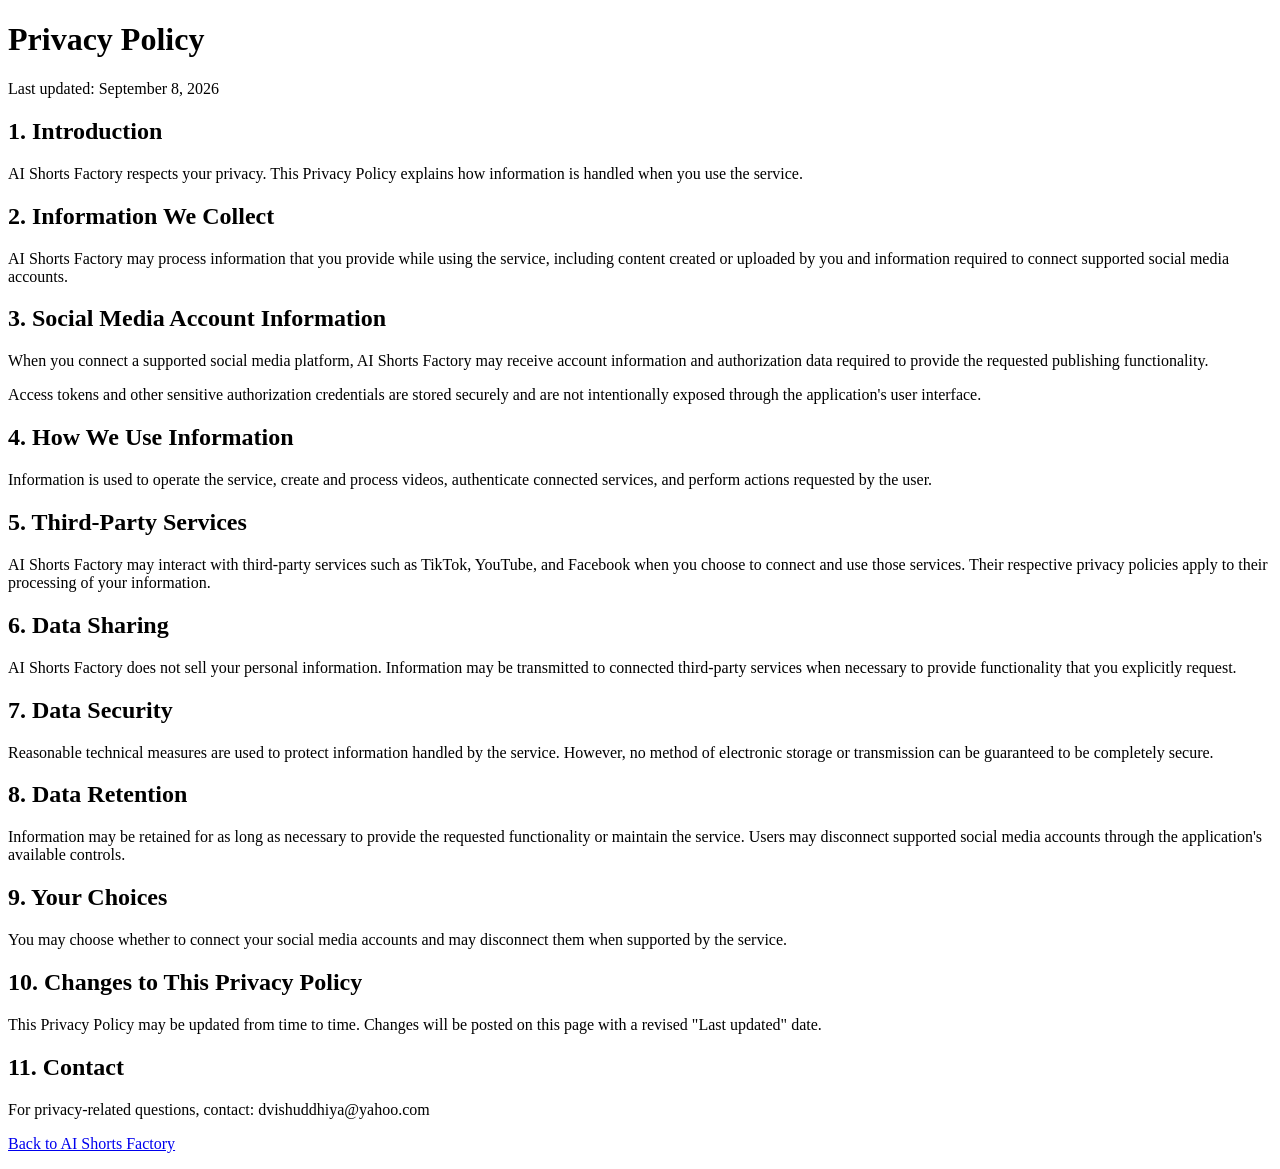
==== privacy.html @ ccaf8ca5 "Create privacy.html" ====
<!DOCTYPE html>
<html lang="en">
<head>
    <meta charset="UTF-8">
    <meta name="viewport" content="width=device-width, initial-scale=1.0">
    <title>Privacy Policy - AI Shorts Factory</title>
</head>
<body>
    <h1>Privacy Policy</h1>

    <p>Last updated: September 8, 2026</p>

    <h2>1. Introduction</h2>
    <p>
        AI Shorts Factory respects your privacy. This Privacy Policy explains
        how information is handled when you use the service.
    </p>

    <h2>2. Information We Collect</h2>
    <p>
        AI Shorts Factory may process information that you provide while
        using the service, including content created or uploaded by you and
        information required to connect supported social media accounts.
    </p>

    <h2>3. Social Media Account Information</h2>
    <p>
        When you connect a supported social media platform, AI Shorts Factory
        may receive account information and authorization data required to
        provide the requested publishing functionality.
    </p>

    <p>
        Access tokens and other sensitive authorization credentials are stored
        securely and are not intentionally exposed through the application's
        user interface.
    </p>

    <h2>4. How We Use Information</h2>
    <p>
        Information is used to operate the service, create and process videos,
        authenticate connected services, and perform actions requested by the
        user.
    </p>

    <h2>5. Third-Party Services</h2>
    <p>
        AI Shorts Factory may interact with third-party services such as
        TikTok, YouTube, and Facebook when you choose to connect and use
        those services. Their respective privacy policies apply to their
        processing of your information.
    </p>

    <h2>6. Data Sharing</h2>
    <p>
        AI Shorts Factory does not sell your personal information. Information
        may be transmitted to connected third-party services when necessary
        to provide functionality that you explicitly request.
    </p>

    <h2>7. Data Security</h2>
    <p>
        Reasonable technical measures are used to protect information handled
        by the service. However, no method of electronic storage or
        transmission can be guaranteed to be completely secure.
    </p>

    <h2>8. Data Retention</h2>
    <p>
        Information may be retained for as long as necessary to provide the
        requested functionality or maintain the service. Users may disconnect
        supported social media accounts through the application's available
        controls.
    </p>

    <h2>9. Your Choices</h2>
    <p>
        You may choose whether to connect your social media accounts and may
        disconnect them when supported by the service.
    </p>

    <h2>10. Changes to This Privacy Policy</h2>
    <p>
        This Privacy Policy may be updated from time to time. Changes will be
        posted on this page with a revised "Last updated" date.
    </p>

    <h2>11. Contact</h2>
    <p>
        For privacy-related questions, contact:
        dvishuddhiya@yahoo.com
    </p>

    <p>
        <a href="index.html">Back to AI Shorts Factory</a>
    </p>
</body>
</html>
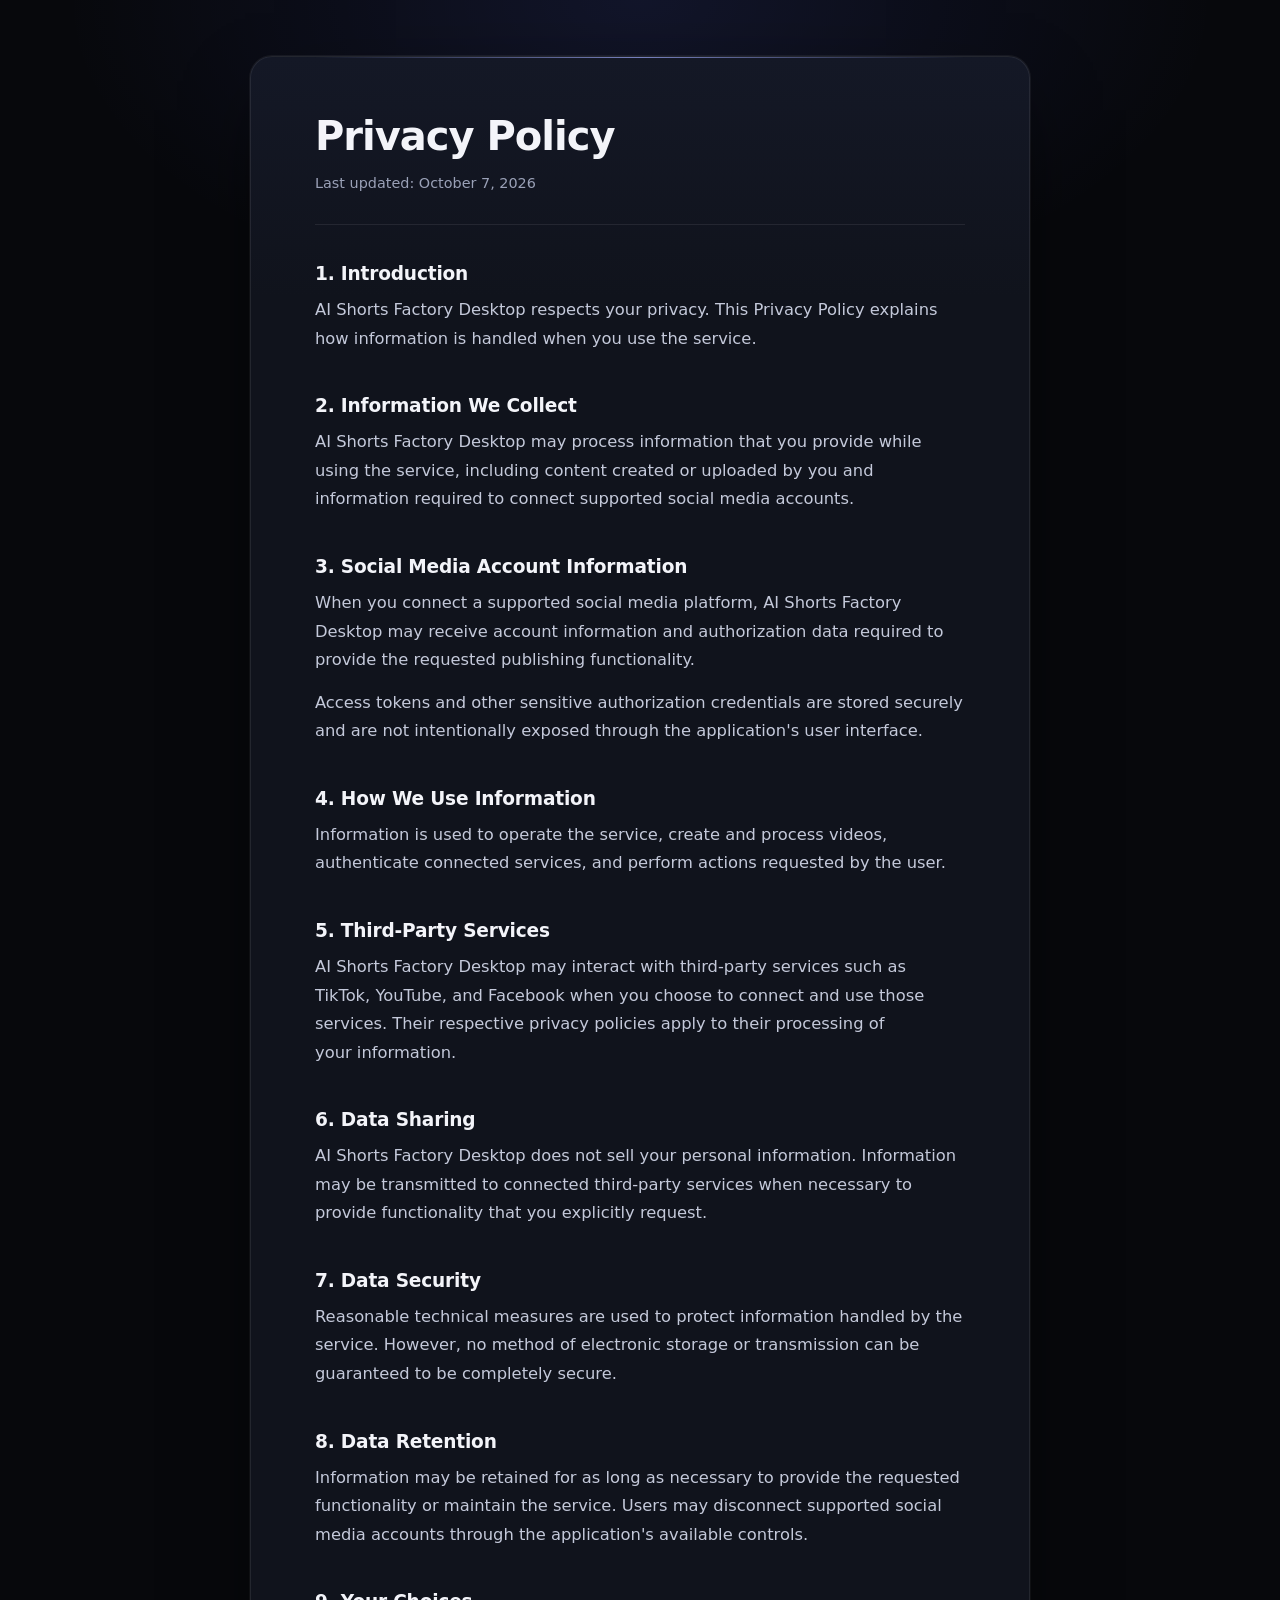
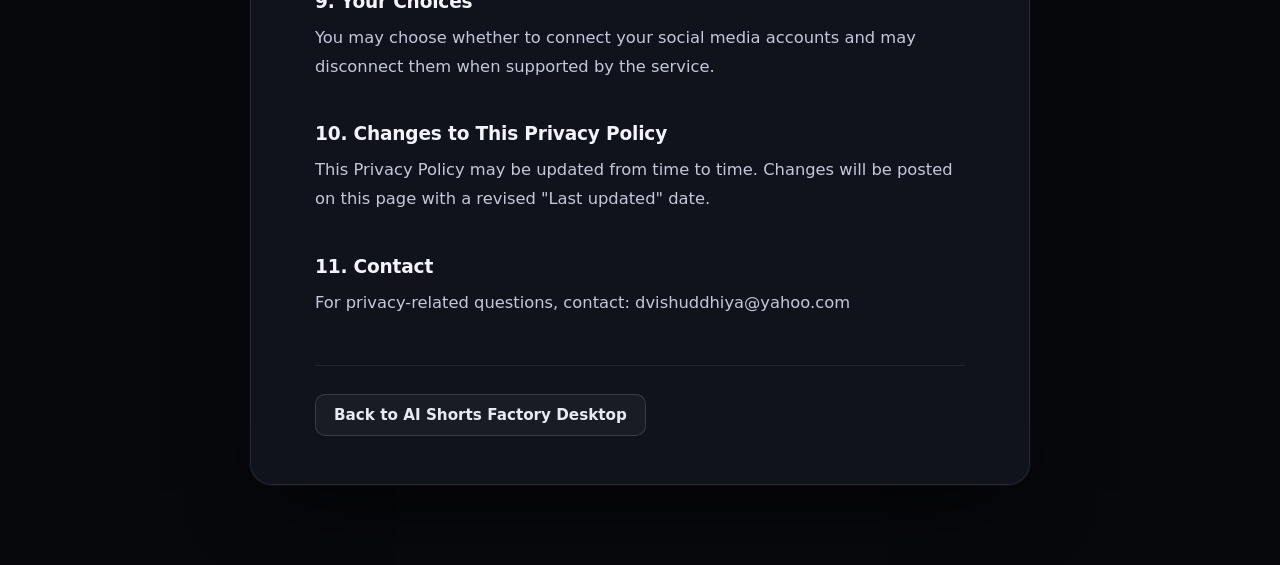
==== commit 0e88ebd7: "feat: update AI Shorts Factory website Co-Authored-By: Claude Opus 5.5 <noreply@anthropic.com>" ====
--- a/privacy.html
+++ b/privacy.html
@@ -3,29 +3,30 @@
 <head>
     <meta charset="UTF-8">
     <meta name="viewport" content="width=device-width, initial-scale=1.0">
-    <title>Privacy Policy - AI Shorts Factory</title>
+    <title>Privacy Policy - AI Shorts Factory Desktop</title>
+    <link rel="stylesheet" href="style.css">
 </head>
 <body>
     <h1>Privacy Policy</h1>
 
-    <p>Last updated: September 8, 2026</p>
+    <p>Last updated: October 7, 2026</p>
 
     <h2>1. Introduction</h2>
     <p>
-        AI Shorts Factory respects your privacy. This Privacy Policy explains
+        AI Shorts Factory Desktop respects your privacy. This Privacy Policy explains
         how information is handled when you use the service.
     </p>
 
     <h2>2. Information We Collect</h2>
     <p>
-        AI Shorts Factory may process information that you provide while
+        AI Shorts Factory Desktop may process information that you provide while
         using the service, including content created or uploaded by you and
         information required to connect supported social media accounts.
     </p>
 
     <h2>3. Social Media Account Information</h2>
     <p>
-        When you connect a supported social media platform, AI Shorts Factory
+        When you connect a supported social media platform, AI Shorts Factory Desktop
         may receive account information and authorization data required to
         provide the requested publishing functionality.
     </p>
@@ -45,7 +46,7 @@
 
     <h2>5. Third-Party Services</h2>
     <p>
-        AI Shorts Factory may interact with third-party services such as
+        AI Shorts Factory Desktop may interact with third-party services such as
         TikTok, YouTube, and Facebook when you choose to connect and use
         those services. Their respective privacy policies apply to their
         processing of your information.
@@ -53,7 +54,7 @@
 
     <h2>6. Data Sharing</h2>
     <p>
-        AI Shorts Factory does not sell your personal information. Information
+        AI Shorts Factory Desktop does not sell your personal information. Information
         may be transmitted to connected third-party services when necessary
         to provide functionality that you explicitly request.
     </p>
@@ -92,7 +93,7 @@
     </p>
 
     <p>
-        <a href="index.html">Back to AI Shorts Factory</a>
+        <a href="index.html">Back to AI Shorts Factory Desktop</a>
     </p>
 </body>
 </html>
--- a/style.css
+++ b/style.css
@@ -0,0 +1,1424 @@
+/* AI Shorts Factory Desktop - site styles (self-contained, no external resources) */
+
+:root {
+    color-scheme: dark;
+
+    --bg: #07080c;
+    --bg-alt: #0a0c12;
+    --surface: #10131c;
+    --surface-2: #141826;
+    --surface-3: #1a1f30;
+    --border: rgba(255, 255, 255, 0.08);
+    --border-strong: rgba(255, 255, 255, 0.14);
+
+    --text: #e8eaf2;
+    --text-2: #c4c9da;
+    --muted: #9aa1b7;
+    --subtle: #737a92;
+
+    --accent: #6d7dff;
+    --accent-2: #3b82f6;
+    --accent-text: #9aa6ff;
+    --accent-soft: rgba(109, 125, 255, 0.12);
+    --accent-line: rgba(109, 125, 255, 0.32);
+
+    --radius-sm: 10px;
+    --radius: 14px;
+    --radius-lg: 20px;
+    --shadow: 0 1px 0 rgba(255, 255, 255, 0.04) inset, 0 18px 40px -18px rgba(0, 0, 0, 0.7);
+    --shadow-lg: 0 30px 80px -24px rgba(0, 0, 0, 0.85), 0 0 0 1px rgba(255, 255, 255, 0.06);
+
+    --font: "Segoe UI Variable Text", "Segoe UI", system-ui, -apple-system, BlinkMacSystemFont, Roboto, "Helvetica Neue", Arial, sans-serif;
+    --font-display: "Segoe UI Variable Display", "Segoe UI", system-ui, -apple-system, BlinkMacSystemFont, Roboto, "Helvetica Neue", Arial, sans-serif;
+
+    --header-h: 64px;
+}
+
+*,
+*::before,
+*::after {
+    box-sizing: border-box;
+}
+
+html {
+    background: var(--bg);
+    -webkit-text-size-adjust: 100%;
+    text-size-adjust: 100%;
+}
+
+@media (prefers-reduced-motion: no-preference) {
+    html {
+        scroll-behavior: smooth;
+    }
+}
+
+body {
+    margin: 0;
+    background: var(--bg);
+    color: var(--text);
+    font-family: var(--font);
+    font-size: 16.5px;
+    line-height: 1.6;
+    -webkit-font-smoothing: antialiased;
+    -moz-osx-font-smoothing: grayscale;
+    text-rendering: optimizeLegibility;
+}
+
+img {
+    max-width: 100%;
+}
+
+a {
+    color: var(--accent-text);
+    text-decoration-color: rgba(154, 166, 255, 0.4);
+    text-underline-offset: 3px;
+    transition: color 0.15s ease, text-decoration-color 0.15s ease;
+}
+
+a:hover {
+    color: #c3caff;
+    text-decoration-color: currentColor;
+}
+
+:focus-visible {
+    outline: 2px solid var(--accent);
+    outline-offset: 3px;
+    border-radius: 6px;
+}
+
+::selection {
+    background: rgba(109, 125, 255, 0.35);
+    color: #ffffff;
+}
+
+h1,
+h2,
+h3 {
+    font-family: var(--font-display);
+    color: #f3f4f9;
+    margin: 0;
+}
+
+p {
+    margin: 0 0 14px;
+    text-wrap: pretty;
+}
+
+.nowrap {
+    white-space: nowrap;
+}
+
+.container {
+    width: 100%;
+    max-width: 1280px;
+    margin: 0 auto;
+    padding: 0 32px;
+}
+
+.skip-link {
+    position: absolute;
+    left: -9999px;
+    top: 0;
+}
+
+.skip-link:focus {
+    left: 16px;
+    top: 12px;
+    z-index: 100;
+    padding: 10px 14px;
+    border-radius: var(--radius-sm);
+    background: var(--surface-3);
+    color: var(--text);
+}
+
+/* ------------------------------------------------------------------ */
+/* Header                                                              */
+/* ------------------------------------------------------------------ */
+
+.site-header {
+    position: sticky;
+    top: 0;
+    z-index: 50;
+    background: rgba(7, 8, 12, 0.78);
+    border-bottom: 1px solid var(--border);
+    -webkit-backdrop-filter: saturate(160%) blur(14px);
+    backdrop-filter: saturate(160%) blur(14px);
+}
+
+.header-inner {
+    display: flex;
+    align-items: center;
+    justify-content: space-between;
+    gap: 12px 28px;
+    min-height: var(--header-h);
+}
+
+.brand {
+    display: inline-flex;
+    align-items: center;
+    gap: 10px;
+    color: var(--text);
+    font-family: var(--font-display);
+    font-size: 1rem;
+    font-weight: 650;
+    letter-spacing: -0.01em;
+    text-decoration: none;
+    white-space: nowrap;
+}
+
+.brand:hover {
+    color: #ffffff;
+}
+
+.brand-mark {
+    flex: none;
+    width: 22px;
+    height: 22px;
+    border-radius: 7px;
+    background:
+        linear-gradient(135deg, rgba(255, 255, 255, 0.28), rgba(255, 255, 255, 0) 55%),
+        linear-gradient(135deg, var(--accent), var(--accent-2));
+    box-shadow: 0 0 0 1px rgba(255, 255, 255, 0.12) inset, 0 4px 14px -4px rgba(109, 125, 255, 0.7);
+}
+
+.site-nav {
+    display: flex;
+    align-items: center;
+    gap: 2px;
+    font-size: 0.9rem;
+}
+
+.site-nav a {
+    padding: 7px 11px;
+    border-radius: 8px;
+    color: var(--muted);
+    text-decoration: none;
+    white-space: nowrap;
+    transition: color 0.15s ease, background-color 0.15s ease;
+}
+
+.site-nav a:hover {
+    color: var(--text);
+    background: rgba(255, 255, 255, 0.05);
+}
+
+.site-nav .legal-link {
+    color: var(--subtle);
+}
+
+.site-nav a.legal-link:first-of-type {
+    margin-left: 10px;
+    position: relative;
+}
+
+.site-nav a.legal-link:first-of-type::before {
+    content: "";
+    position: absolute;
+    left: -6px;
+    top: 50%;
+    width: 1px;
+    height: 16px;
+    margin-top: -8px;
+    background: var(--border-strong);
+}
+
+/* ------------------------------------------------------------------ */
+/* Buttons                                                             */
+/* ------------------------------------------------------------------ */
+
+.actions {
+    display: flex;
+    flex-wrap: wrap;
+    gap: 12px;
+    margin: 0;
+}
+
+.button {
+    display: inline-flex;
+    align-items: center;
+    justify-content: center;
+    min-height: 46px;
+    padding: 0 22px;
+    border-radius: 11px;
+    border: 1px solid rgba(255, 255, 255, 0.14);
+    background: linear-gradient(135deg, #7381ff 0%, #4f7cf7 100%);
+    color: #ffffff;
+    font-size: 0.97rem;
+    font-weight: 600;
+    letter-spacing: 0.005em;
+    text-decoration: none;
+    box-shadow: 0 1px 0 rgba(255, 255, 255, 0.22) inset, 0 10px 28px -10px rgba(91, 110, 255, 0.75);
+    transition: transform 0.15s ease, box-shadow 0.15s ease, filter 0.15s ease;
+}
+
+.button:hover {
+    color: #ffffff;
+    filter: brightness(1.08);
+    box-shadow: 0 1px 0 rgba(255, 255, 255, 0.24) inset, 0 14px 34px -10px rgba(91, 110, 255, 0.9);
+}
+
+.button:active {
+    transform: translateY(1px);
+}
+
+.button.secondary {
+    background: rgba(255, 255, 255, 0.04);
+    border-color: var(--border-strong);
+    color: var(--text);
+    box-shadow: none;
+}
+
+.button.secondary:hover {
+    background: rgba(255, 255, 255, 0.08);
+    filter: none;
+}
+
+.button-lg {
+    min-height: 54px;
+    padding: 0 30px;
+    font-size: 1.05rem;
+    border-radius: 13px;
+}
+
+/* ------------------------------------------------------------------ */
+/* Hero                                                                */
+/* ------------------------------------------------------------------ */
+
+.hero {
+    position: relative;
+    overflow: hidden;
+    padding: 88px 0 104px;
+    border-bottom: 1px solid var(--border);
+}
+
+.hero::before {
+    content: "";
+    position: absolute;
+    inset: 0;
+    pointer-events: none;
+    background:
+        radial-gradient(ellipse 55% 60% at 78% 42%, rgba(91, 110, 255, 0.16), transparent 70%),
+        radial-gradient(ellipse 40% 50% at 10% 0%, rgba(59, 130, 246, 0.07), transparent 70%);
+}
+
+.hero::after {
+    content: "";
+    position: absolute;
+    inset: 0;
+    pointer-events: none;
+    background-image:
+        linear-gradient(rgba(255, 255, 255, 0.025) 1px, transparent 1px),
+        linear-gradient(90deg, rgba(255, 255, 255, 0.025) 1px, transparent 1px);
+    background-size: 56px 56px;
+    -webkit-mask-image: radial-gradient(ellipse 70% 70% at 60% 30%, #000 20%, transparent 75%);
+    mask-image: radial-gradient(ellipse 70% 70% at 60% 30%, #000 20%, transparent 75%);
+}
+
+.hero-grid {
+    position: relative;
+    z-index: 1;
+    display: grid;
+    grid-template-columns: minmax(0, 1fr) minmax(0, 1.12fr);
+    gap: 56px;
+    align-items: center;
+}
+
+.eyebrow {
+    display: inline-flex;
+    align-items: center;
+    gap: 8px;
+    margin: 0 0 22px;
+    padding: 6px 13px 6px 11px;
+    border: 1px solid var(--accent-line);
+    border-radius: 999px;
+    background: var(--accent-soft);
+    color: var(--accent-text);
+    font-size: 0.82rem;
+    font-weight: 600;
+    letter-spacing: 0.02em;
+}
+
+.eyebrow::before {
+    content: "";
+    width: 6px;
+    height: 6px;
+    border-radius: 50%;
+    background: var(--accent);
+    box-shadow: 0 0 0 3px rgba(109, 125, 255, 0.22);
+}
+
+.hero h1 {
+    font-size: clamp(2.1rem, 1.25rem + 1.75vw, 2.9rem);
+    font-weight: 700;
+    line-height: 1.08;
+    letter-spacing: -0.028em;
+    margin-bottom: 22px;
+    text-wrap: balance;
+}
+
+.lead {
+    color: var(--text-2);
+    font-size: 1.16rem;
+    line-height: 1.55;
+    margin-bottom: 12px;
+}
+
+.hero-sub {
+    color: var(--muted);
+    font-size: 1rem;
+    margin-bottom: 32px;
+}
+
+.hero-meta {
+    display: flex;
+    flex-wrap: wrap;
+    gap: 10px 22px;
+    margin: 32px 0 0;
+    padding: 22px 0 0;
+    border-top: 1px solid var(--border);
+    list-style: none;
+    color: var(--muted);
+    font-size: 0.88rem;
+}
+
+.hero-meta li {
+    display: inline-flex;
+    align-items: center;
+    gap: 9px;
+}
+
+.hero-meta li::before {
+    content: "";
+    flex: none;
+    width: 14px;
+    height: 14px;
+    border-radius: 50%;
+    background:
+        radial-gradient(circle at center, var(--accent) 0 3px, transparent 3.5px),
+        var(--accent-soft);
+    box-shadow: 0 0 0 1px var(--accent-line) inset;
+}
+
+/* ------------------------------------------------------------------ */
+/* Screenshots                                                         */
+/* ------------------------------------------------------------------ */
+
+.shot {
+    margin: 0;
+    min-width: 0;
+}
+
+.shot-frame {
+    position: relative;
+    padding: 6px;
+    border-radius: var(--radius);
+    background: linear-gradient(180deg, rgba(255, 255, 255, 0.09), rgba(255, 255, 255, 0.03));
+    box-shadow: var(--shadow-lg);
+}
+
+.shot-frame img {
+    display: block;
+    width: 100%;
+    height: auto;
+    border-radius: 9px;
+    background: var(--surface);
+}
+
+.shot figcaption {
+    margin-top: 14px;
+    color: var(--subtle);
+    font-size: 0.86rem;
+    line-height: 1.5;
+}
+
+.shot-hero {
+    position: relative;
+}
+
+.shot-hero::before {
+    content: "";
+    position: absolute;
+    inset: 6% 4% 18%;
+    z-index: -1;
+    border-radius: 40px;
+    background: radial-gradient(closest-side, rgba(99, 115, 255, 0.38), transparent);
+    filter: blur(36px);
+}
+
+.shot-hero .shot-frame {
+    padding: 7px;
+    background: linear-gradient(180deg, rgba(150, 162, 255, 0.28), rgba(255, 255, 255, 0.05) 45%, rgba(255, 255, 255, 0.04));
+}
+
+/* ------------------------------------------------------------------ */
+/* Sections                                                            */
+/* ------------------------------------------------------------------ */
+
+.section {
+    padding: 104px 0;
+    scroll-margin-top: var(--header-h);
+}
+
+.section-alt {
+    background: var(--bg-alt);
+    border-top: 1px solid var(--border);
+    border-bottom: 1px solid var(--border);
+}
+
+.section-alt + .section-alt,
+.section-alt + .section {
+    border-top: 0;
+}
+
+.section-head {
+    max-width: 720px;
+    margin-bottom: 48px;
+}
+
+.section-label {
+    margin: 0 0 12px;
+    color: var(--accent-text);
+    font-size: 0.78rem;
+    font-weight: 650;
+    letter-spacing: 0.14em;
+    text-transform: uppercase;
+}
+
+.section-head h2,
+.access-panel h2 {
+    font-size: clamp(1.8rem, 1.3rem + 1.4vw, 2.55rem);
+    font-weight: 700;
+    line-height: 1.12;
+    letter-spacing: -0.024em;
+    text-wrap: balance;
+}
+
+.section-intro {
+    margin: 16px 0 0;
+    color: var(--muted);
+    font-size: 1.08rem;
+    line-height: 1.6;
+}
+
+h3 {
+    font-size: 1.08rem;
+    font-weight: 650;
+    line-height: 1.3;
+    letter-spacing: -0.01em;
+    margin-bottom: 8px;
+}
+
+/* ------------------------------------------------------------------ */
+/* What it does                                                        */
+/* ------------------------------------------------------------------ */
+
+.feature-grid {
+    display: grid;
+    grid-template-columns: repeat(3, minmax(0, 1fr));
+    gap: 16px;
+}
+
+.feature {
+    position: relative;
+    padding: 26px 26px 24px;
+    border: 1px solid var(--border);
+    border-radius: var(--radius);
+    background: linear-gradient(180deg, var(--surface-2), var(--surface));
+    box-shadow: var(--shadow);
+    transition: border-color 0.2s ease, transform 0.2s ease;
+}
+
+.feature:hover {
+    border-color: var(--border-strong);
+}
+
+.feature p {
+    margin: 0;
+    color: var(--muted);
+    font-size: 0.96rem;
+    line-height: 1.6;
+}
+
+.feature-num {
+    display: inline-flex;
+    align-items: center;
+    justify-content: center;
+    min-width: 34px;
+    height: 26px;
+    margin-bottom: 18px;
+    padding: 0 8px;
+    border: 1px solid var(--accent-line);
+    border-radius: 8px;
+    background: var(--accent-soft);
+    color: var(--accent-text);
+    font-size: 0.76rem;
+    font-weight: 650;
+    font-variant-numeric: tabular-nums;
+    letter-spacing: 0.04em;
+}
+
+.feature-wide {
+    grid-column: 1 / -1;
+    display: grid;
+    grid-template-columns: minmax(0, 0.78fr) minmax(0, 1.62fr);
+    gap: 48px;
+    align-items: center;
+    padding: 40px;
+    border-radius: var(--radius-lg);
+    background:
+        radial-gradient(ellipse 60% 90% at 100% 0%, rgba(91, 110, 255, 0.12), transparent 70%),
+        linear-gradient(180deg, var(--surface-2), var(--surface));
+}
+
+.feature-wide h3 {
+    font-size: 1.45rem;
+    margin-bottom: 12px;
+}
+
+.feature-wide p {
+    font-size: 1.02rem;
+}
+
+.feature-wide .shot figcaption {
+    font-size: 0.84rem;
+}
+
+/* ------------------------------------------------------------------ */
+/* Workflow                                                            */
+/* ------------------------------------------------------------------ */
+
+.steps {
+    counter-reset: step;
+    display: grid;
+    grid-template-columns: repeat(5, minmax(0, 1fr));
+    gap: 14px;
+    margin: 0;
+    padding: 0;
+    list-style: none;
+}
+
+.steps li {
+    counter-increment: step;
+    position: relative;
+    display: flex;
+    flex-direction: column;
+    padding: 20px 20px 22px;
+    border: 1px solid var(--border);
+    border-radius: var(--radius);
+    background: var(--surface);
+}
+
+.steps li::before {
+    content: counter(step, decimal-leading-zero);
+    display: block;
+    margin-bottom: 14px;
+    padding-bottom: 12px;
+    border-bottom: 1px solid var(--border);
+    color: var(--accent-text);
+    font-family: var(--font-display);
+    font-size: 1.5rem;
+    font-weight: 650;
+    font-variant-numeric: tabular-nums;
+    letter-spacing: -0.02em;
+    line-height: 1;
+}
+
+.steps li:nth-child(9),
+.steps li:nth-child(10) {
+    border-color: var(--accent-line);
+    background: linear-gradient(180deg, rgba(109, 125, 255, 0.1), var(--surface) 70%);
+}
+
+.steps strong {
+    display: block;
+    margin-bottom: 6px;
+    color: #f3f4f9;
+    font-family: var(--font-display);
+    font-size: 1.02rem;
+    font-weight: 650;
+}
+
+.steps span {
+    color: var(--muted);
+    font-size: 0.9rem;
+    line-height: 1.55;
+}
+
+.callout {
+    display: flex;
+    align-items: flex-start;
+    gap: 14px;
+    margin: 28px 0 0;
+    padding: 20px 24px;
+    border: 1px solid var(--accent-line);
+    border-radius: var(--radius);
+    background: linear-gradient(90deg, rgba(109, 125, 255, 0.13), rgba(109, 125, 255, 0.04));
+    color: var(--text);
+    font-size: 1.02rem;
+    font-weight: 500;
+    line-height: 1.55;
+}
+
+.callout::before {
+    content: "";
+    flex: none;
+    width: 20px;
+    height: 20px;
+    margin-top: 2px;
+    border-radius: 50%;
+    background:
+        radial-gradient(circle at center, #ffffff 0 3px, transparent 3.5px),
+        linear-gradient(135deg, var(--accent), var(--accent-2));
+    box-shadow: 0 0 0 4px rgba(109, 125, 255, 0.16);
+}
+
+/* ------------------------------------------------------------------ */
+/* Publishing                                                          */
+/* ------------------------------------------------------------------ */
+
+.platform-grid {
+    display: grid;
+    grid-template-columns: repeat(2, minmax(0, 1fr));
+    gap: 16px;
+}
+
+.platform {
+    padding: 28px;
+    border: 1px solid var(--border);
+    border-radius: var(--radius);
+    background: linear-gradient(180deg, var(--surface-2), var(--surface));
+    box-shadow: var(--shadow);
+}
+
+.platform h3 {
+    display: flex;
+    align-items: center;
+    gap: 12px;
+    font-size: 1.15rem;
+    margin-bottom: 10px;
+}
+
+.platform h3::before {
+    content: "";
+    flex: none;
+    width: 8px;
+    height: 8px;
+    border-radius: 50%;
+    background: var(--subtle);
+    box-shadow: 0 0 0 4px rgba(255, 255, 255, 0.05);
+}
+
+.platform p {
+    margin: 0;
+    color: var(--muted);
+    font-size: 0.97rem;
+}
+
+.tiktok-panel {
+    position: relative;
+    margin-top: 16px;
+    padding: 44px;
+    border: 1px solid var(--accent-line);
+    border-radius: var(--radius-lg);
+    background:
+        radial-gradient(ellipse 70% 60% at 0% 0%, rgba(91, 110, 255, 0.16), transparent 70%),
+        linear-gradient(180deg, var(--surface-3), var(--surface));
+    box-shadow: var(--shadow-lg);
+}
+
+.tiktok-copy {
+    display: grid;
+    grid-template-columns: minmax(0, 1fr);
+}
+
+.tiktok-panel h3 {
+    display: flex;
+    align-items: center;
+    gap: 12px;
+    font-size: 1.7rem;
+    font-weight: 700;
+    letter-spacing: -0.02em;
+    margin-bottom: 14px;
+}
+
+.tiktok-panel h3::before {
+    content: "";
+    flex: none;
+    width: 10px;
+    height: 10px;
+    border-radius: 50%;
+    background: var(--accent);
+    box-shadow: 0 0 0 5px rgba(109, 125, 255, 0.2);
+}
+
+.chips {
+    display: flex;
+    flex-wrap: wrap;
+    gap: 8px;
+    margin: 0 0 30px;
+}
+
+.chips span {
+    padding: 5px 11px;
+    border: 1px solid var(--border-strong);
+    border-radius: 999px;
+    background: rgba(255, 255, 255, 0.04);
+    color: var(--text-2);
+    font-size: 0.8rem;
+    font-weight: 550;
+}
+
+.detail-list {
+    display: grid;
+    grid-template-columns: repeat(2, minmax(0, 1fr));
+    gap: 14px;
+    margin: 0 0 40px;
+    padding: 0;
+    list-style: none;
+}
+
+.detail-list li {
+    padding: 20px 22px;
+    border: 1px solid var(--border);
+    border-radius: var(--radius);
+    background: rgba(7, 8, 12, 0.45);
+    color: var(--muted);
+    font-size: 0.95rem;
+    line-height: 1.6;
+}
+
+.detail-list strong {
+    color: #f3f4f9;
+    font-weight: 650;
+}
+
+/* ------------------------------------------------------------------ */
+/* Your data                                                           */
+/* ------------------------------------------------------------------ */
+
+.data-grid {
+    display: grid;
+    grid-template-columns: repeat(4, minmax(0, 1fr));
+    gap: 16px;
+    margin: 0;
+    padding: 0;
+    list-style: none;
+}
+
+.data-item {
+    padding: 26px 24px;
+    border: 1px solid var(--border);
+    border-radius: var(--radius);
+    background: linear-gradient(180deg, var(--surface-2), var(--surface));
+    box-shadow: var(--shadow);
+}
+
+.data-icon {
+    display: block;
+    width: 40px;
+    height: 40px;
+    margin-bottom: 20px;
+    padding: 9px;
+    border: 1px solid var(--accent-line);
+    border-radius: 11px;
+    background: var(--accent-soft);
+    color: var(--accent-text);
+    fill: none;
+    stroke: currentColor;
+    stroke-width: 1.7;
+    stroke-linecap: round;
+    stroke-linejoin: round;
+}
+
+.data-item p {
+    margin: 0;
+    color: var(--text);
+    font-size: 1.02rem;
+    font-weight: 450;
+    line-height: 1.55;
+}
+
+.data-note {
+    max-width: 820px;
+    margin-top: 32px;
+    padding-left: 18px;
+    border-left: 2px solid var(--border-strong);
+    color: var(--muted);
+    font-size: 0.98rem;
+}
+
+.data-note p:last-child {
+    margin-bottom: 0;
+}
+
+/* ------------------------------------------------------------------ */
+/* Access                                                              */
+/* ------------------------------------------------------------------ */
+
+.section-access {
+    padding: 112px 0;
+}
+
+.access-panel {
+    position: relative;
+    overflow: hidden;
+    max-width: 880px;
+    margin: 0 auto;
+    padding: 72px 48px;
+    border: 1px solid var(--accent-line);
+    border-radius: 28px;
+    background:
+        radial-gradient(ellipse 70% 80% at 50% 0%, rgba(91, 110, 255, 0.22), transparent 70%),
+        linear-gradient(180deg, var(--surface-2), var(--surface));
+    box-shadow: var(--shadow-lg);
+    text-align: center;
+}
+
+.access-panel::before {
+    content: "";
+    position: absolute;
+    left: 20%;
+    right: 20%;
+    top: 0;
+    height: 1px;
+    background: linear-gradient(90deg, transparent, rgba(160, 172, 255, 0.8), transparent);
+}
+
+.access-text {
+    max-width: 560px;
+    margin: 18px auto 34px;
+    color: var(--text-2);
+    font-size: 1.12rem;
+    line-height: 1.6;
+}
+
+.access-panel .actions {
+    justify-content: center;
+}
+
+.contact {
+    margin: 22px 0 0;
+    color: var(--muted);
+    font-size: 0.95rem;
+}
+
+/* ------------------------------------------------------------------ */
+/* Footer                                                              */
+/* ------------------------------------------------------------------ */
+
+.site-footer {
+    border-top: 1px solid var(--border);
+    background: var(--bg-alt);
+    padding: 40px 0 48px;
+}
+
+.footer-inner {
+    display: flex;
+    flex-wrap: wrap;
+    align-items: center;
+    justify-content: space-between;
+    gap: 14px 28px;
+}
+
+.footer-brand {
+    display: inline-flex;
+    align-items: center;
+    gap: 10px;
+    margin: 0;
+    font-family: var(--font-display);
+    font-weight: 650;
+}
+
+.footer-brand .brand-mark {
+    width: 18px;
+    height: 18px;
+    border-radius: 6px;
+}
+
+.footer-nav {
+    display: flex;
+    flex-wrap: wrap;
+    gap: 8px 24px;
+    font-size: 0.92rem;
+}
+
+.footer-nav a {
+    color: var(--muted);
+    text-decoration: none;
+}
+
+.footer-nav a:hover {
+    color: var(--text);
+}
+
+.fineprint {
+    flex-basis: 100%;
+    margin: 12px 0 0;
+    padding-top: 22px;
+    border-top: 1px solid var(--border);
+    color: var(--subtle);
+    font-size: 0.82rem;
+    line-height: 1.6;
+}
+
+/* ------------------------------------------------------------------ */
+/* Legal pages (terms.html, privacy.html): document layout             */
+/* ------------------------------------------------------------------ */
+
+html:has(body:not(.home)) {
+    background:
+        radial-gradient(ellipse 60% 420px at 50% 0%, rgba(91, 110, 255, 0.12), transparent 75%),
+        var(--bg);
+    background-attachment: fixed;
+}
+
+body:not(.home) {
+    position: relative;
+    max-width: 780px;
+    margin: 56px auto 80px;
+    padding: 56px 64px 48px;
+    border: 1px solid var(--border);
+    border-radius: 22px;
+    background: linear-gradient(180deg, var(--surface-2), var(--surface) 240px);
+    box-shadow: var(--shadow-lg);
+    color: var(--text-2);
+    font-size: 1.02rem;
+    line-height: 1.75;
+}
+
+body:not(.home)::before {
+    content: "";
+    position: absolute;
+    left: 64px;
+    right: 64px;
+    top: 0;
+    height: 1px;
+    background: linear-gradient(90deg, transparent, rgba(160, 172, 255, 0.7), transparent);
+}
+
+body:not(.home) > h1 {
+    font-size: clamp(1.9rem, 1.5rem + 1.4vw, 2.5rem);
+    font-weight: 700;
+    line-height: 1.15;
+    letter-spacing: -0.025em;
+    margin: 0 0 12px;
+}
+
+body:not(.home) > h1 + p {
+    margin: 0 0 36px;
+    padding-bottom: 28px;
+    border-bottom: 1px solid var(--border);
+    color: var(--muted);
+    font-size: 0.9rem;
+}
+
+body:not(.home) > h2 {
+    margin: 40px 0 10px;
+    color: #f3f4f9;
+    font-size: 1.16rem;
+    font-weight: 650;
+    line-height: 1.35;
+    letter-spacing: -0.01em;
+}
+
+body:not(.home) > h1 + p + h2 {
+    margin-top: 0;
+}
+
+body:not(.home) > p {
+    margin: 0 0 14px;
+}
+
+body:not(.home) > p:last-child {
+    margin: 48px 0 0;
+    padding-top: 28px;
+    border-top: 1px solid var(--border);
+}
+
+body:not(.home) > p:last-child a {
+    display: inline-flex;
+    align-items: center;
+    min-height: 42px;
+    padding: 0 18px;
+    border: 1px solid var(--border-strong);
+    border-radius: 10px;
+    background: rgba(255, 255, 255, 0.04);
+    color: var(--text);
+    font-size: 0.95rem;
+    font-weight: 600;
+    text-decoration: none;
+    transition: background-color 0.15s ease, border-color 0.15s ease;
+}
+
+body:not(.home) > p:last-child a:hover {
+    border-color: var(--accent-line);
+    background: var(--accent-soft);
+}
+
+/* ------------------------------------------------------------------ */
+/* Responsive                                                          */
+/* ------------------------------------------------------------------ */
+
+@media (max-width: 1120px) {
+    .site-nav a {
+        padding: 7px 8px;
+    }
+
+    .steps {
+        gap: 12px;
+    }
+
+    .steps li {
+        padding: 18px 16px 20px;
+    }
+
+    .data-grid {
+        grid-template-columns: repeat(2, minmax(0, 1fr));
+    }
+}
+
+@media (max-width: 980px) {
+    .header-inner {
+        flex-direction: column;
+        align-items: flex-start;
+        gap: 4px;
+        padding-top: 14px;
+        padding-bottom: 8px;
+    }
+
+    .site-nav {
+        width: calc(100% + 16px);
+        margin-left: -8px;
+        overflow-x: auto;
+        scrollbar-width: none;
+        -webkit-mask-image: linear-gradient(90deg, #000 85%, transparent);
+        mask-image: linear-gradient(90deg, #000 85%, transparent);
+    }
+
+    .site-nav::-webkit-scrollbar {
+        display: none;
+    }
+
+    .site-nav a:last-child {
+        margin-right: 32px;
+    }
+
+    .section {
+        scroll-margin-top: 96px;
+    }
+
+    .hero {
+        padding: 64px 0 80px;
+    }
+
+    .hero-grid {
+        grid-template-columns: minmax(0, 1fr);
+        gap: 56px;
+    }
+
+    .hero-copy {
+        max-width: 680px;
+    }
+
+    .feature-grid {
+        grid-template-columns: repeat(2, minmax(0, 1fr));
+    }
+
+    .steps {
+        grid-template-columns: repeat(2, minmax(0, 1fr));
+    }
+
+    .feature-wide {
+        grid-template-columns: minmax(0, 1fr);
+        gap: 28px;
+        padding: 32px;
+    }
+
+    .tiktok-panel {
+        padding: 32px;
+    }
+}
+
+@media (max-width: 720px) {
+    body {
+        font-size: 16px;
+    }
+
+    .container {
+        padding: 0 20px;
+    }
+
+    .site-header {
+        position: relative;
+    }
+
+    .section {
+        padding: 72px 0;
+        scroll-margin-top: 0;
+    }
+
+    .section-access {
+        padding: 72px 0 80px;
+    }
+
+    .section-head {
+        margin-bottom: 32px;
+    }
+
+    .hero {
+        padding: 44px 0 64px;
+    }
+
+    .hero-grid {
+        gap: 44px;
+    }
+
+    .eyebrow {
+        margin-bottom: 18px;
+    }
+
+    .hero h1 {
+        font-size: clamp(1.8rem, 1.2rem + 3.2vw, 2.1rem);
+        margin-bottom: 20px;
+    }
+
+    .lead {
+        font-size: 1.08rem;
+    }
+
+    .hero-sub {
+        margin-bottom: 28px;
+    }
+
+    .actions .button {
+        flex: 1 1 auto;
+    }
+
+    .hero-meta {
+        gap: 10px 20px;
+        margin-top: 28px;
+    }
+
+    .shot-frame {
+        padding: 4px;
+        border-radius: 12px;
+    }
+
+    .shot-frame img {
+        border-radius: 8px;
+    }
+
+    .feature-grid,
+    .platform-grid,
+    .data-grid,
+    .detail-list {
+        grid-template-columns: minmax(0, 1fr);
+    }
+
+    .feature {
+        padding: 22px;
+    }
+
+    .feature:not(.feature-wide) {
+        display: grid;
+        grid-template-columns: auto minmax(0, 1fr);
+        align-items: center;
+        column-gap: 14px;
+    }
+
+    .feature:not(.feature-wide) .feature-num {
+        margin: 0;
+    }
+
+    .feature:not(.feature-wide) h3 {
+        margin: 0;
+    }
+
+    .feature:not(.feature-wide) p {
+        grid-column: 1 / -1;
+        margin-top: 12px;
+    }
+
+    .feature-wide .feature-num {
+        margin-bottom: 14px;
+    }
+
+    .feature-wide {
+        padding: 24px 20px;
+        gap: 24px;
+    }
+
+    .feature-wide h3 {
+        font-size: 1.3rem;
+    }
+
+    /* Workflow becomes a vertical timeline */
+    .steps {
+        grid-template-columns: minmax(0, 1fr);
+        gap: 0;
+    }
+
+    .steps li {
+        display: block;
+        padding: 0 0 24px 56px;
+        border: 0;
+        border-radius: 0;
+        background: none;
+    }
+
+    .steps li:nth-child(9),
+    .steps li:nth-child(10) {
+        background: none;
+    }
+
+    .steps li::before {
+        position: absolute;
+        left: 0;
+        top: 0;
+        width: 38px;
+        height: 38px;
+        margin: 0;
+        padding: 0;
+        border: 1px solid var(--accent-line);
+        border-radius: 11px;
+        background: var(--surface-2);
+        font-size: 0.85rem;
+        line-height: 36px;
+        text-align: center;
+        letter-spacing: 0.02em;
+    }
+
+    .steps li:nth-child(9)::before,
+    .steps li:nth-child(10)::before {
+        background: var(--accent-soft);
+    }
+
+    .steps li::after {
+        content: "";
+        position: absolute;
+        left: 19px;
+        top: 44px;
+        bottom: 6px;
+        width: 1px;
+        background: linear-gradient(180deg, var(--accent-line), var(--border));
+    }
+
+    .steps li:last-child {
+        padding-bottom: 0;
+    }
+
+    .steps li:last-child::after {
+        display: none;
+    }
+
+    .steps strong {
+        padding-top: 7px;
+        margin-bottom: 4px;
+    }
+
+    .callout {
+        padding: 18px;
+        font-size: 0.98rem;
+    }
+
+    .platform {
+        padding: 24px 22px;
+    }
+
+    .tiktok-panel {
+        padding: 28px 20px 24px;
+    }
+
+    .tiktok-panel h3 {
+        font-size: 1.45rem;
+    }
+
+    .chips {
+        margin-bottom: 24px;
+    }
+
+    .detail-list {
+        gap: 0;
+        margin-bottom: 28px;
+    }
+
+    .detail-list li {
+        padding: 18px 0;
+        border: 0;
+        border-top: 1px solid var(--border);
+        border-radius: 0;
+        background: none;
+    }
+
+    .detail-list li:last-child {
+        border-bottom: 1px solid var(--border);
+    }
+
+    .data-item {
+        display: grid;
+        grid-template-columns: 40px minmax(0, 1fr);
+        gap: 16px;
+        align-items: start;
+        padding: 20px;
+    }
+
+    .data-icon {
+        margin: 0;
+    }
+
+    .data-note {
+        margin-top: 28px;
+    }
+
+    .access-panel {
+        padding: 52px 22px;
+        border-radius: 22px;
+    }
+
+    .access-text {
+        font-size: 1.04rem;
+        margin-bottom: 28px;
+    }
+
+    .footer-inner {
+        flex-direction: column;
+        align-items: flex-start;
+    }
+
+    body:not(.home) {
+        margin: 16px;
+        padding: 36px 22px 28px;
+        border-radius: 18px;
+        font-size: 1rem;
+        line-height: 1.7;
+    }
+
+    body:not(.home)::before {
+        left: 22px;
+        right: 22px;
+    }
+
+    body:not(.home) > h1 + p {
+        margin-bottom: 28px;
+        padding-bottom: 22px;
+    }
+
+    body:not(.home) > h2 {
+        margin-top: 32px;
+    }
+
+    body:not(.home) > p:last-child {
+        margin-top: 36px;
+        padding-top: 24px;
+    }
+}
+
+@media (max-width: 380px) {
+    .container {
+        padding: 0 16px;
+    }
+
+    .brand {
+        font-size: 0.95rem;
+    }
+}
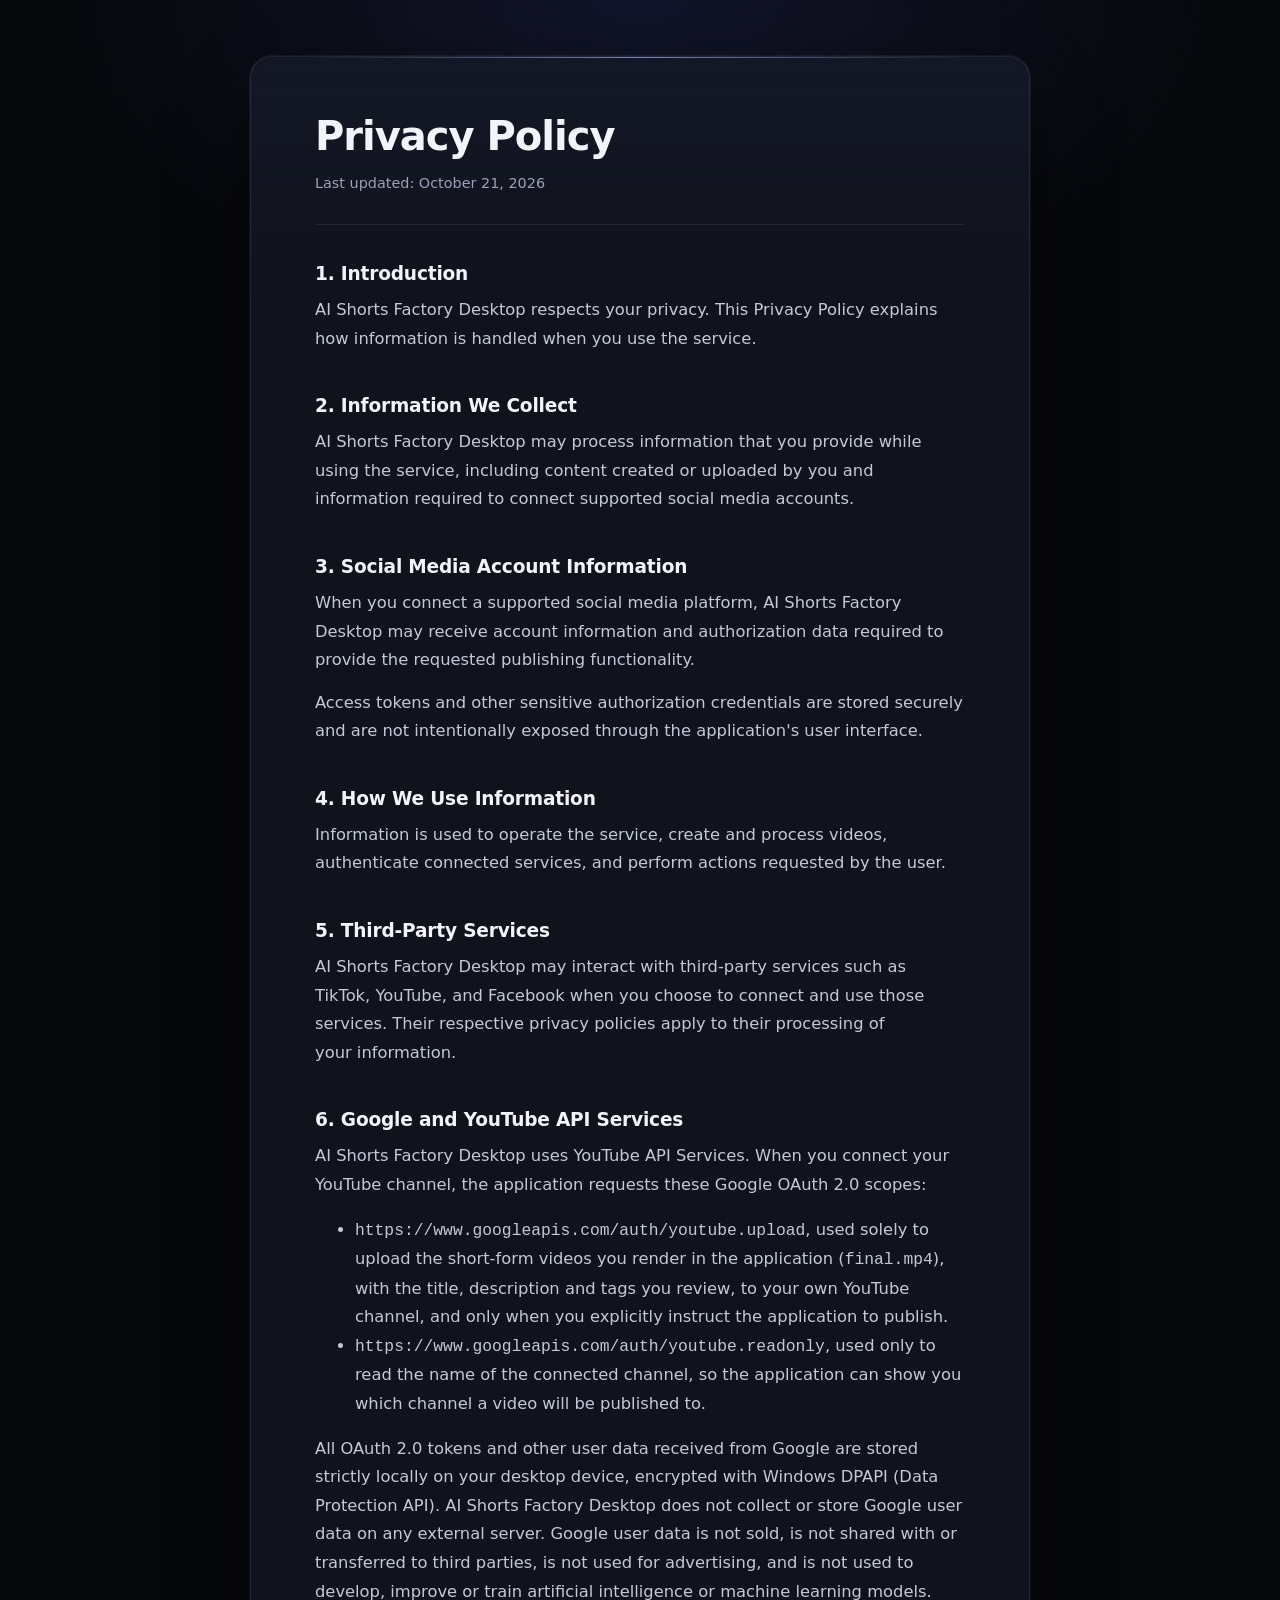
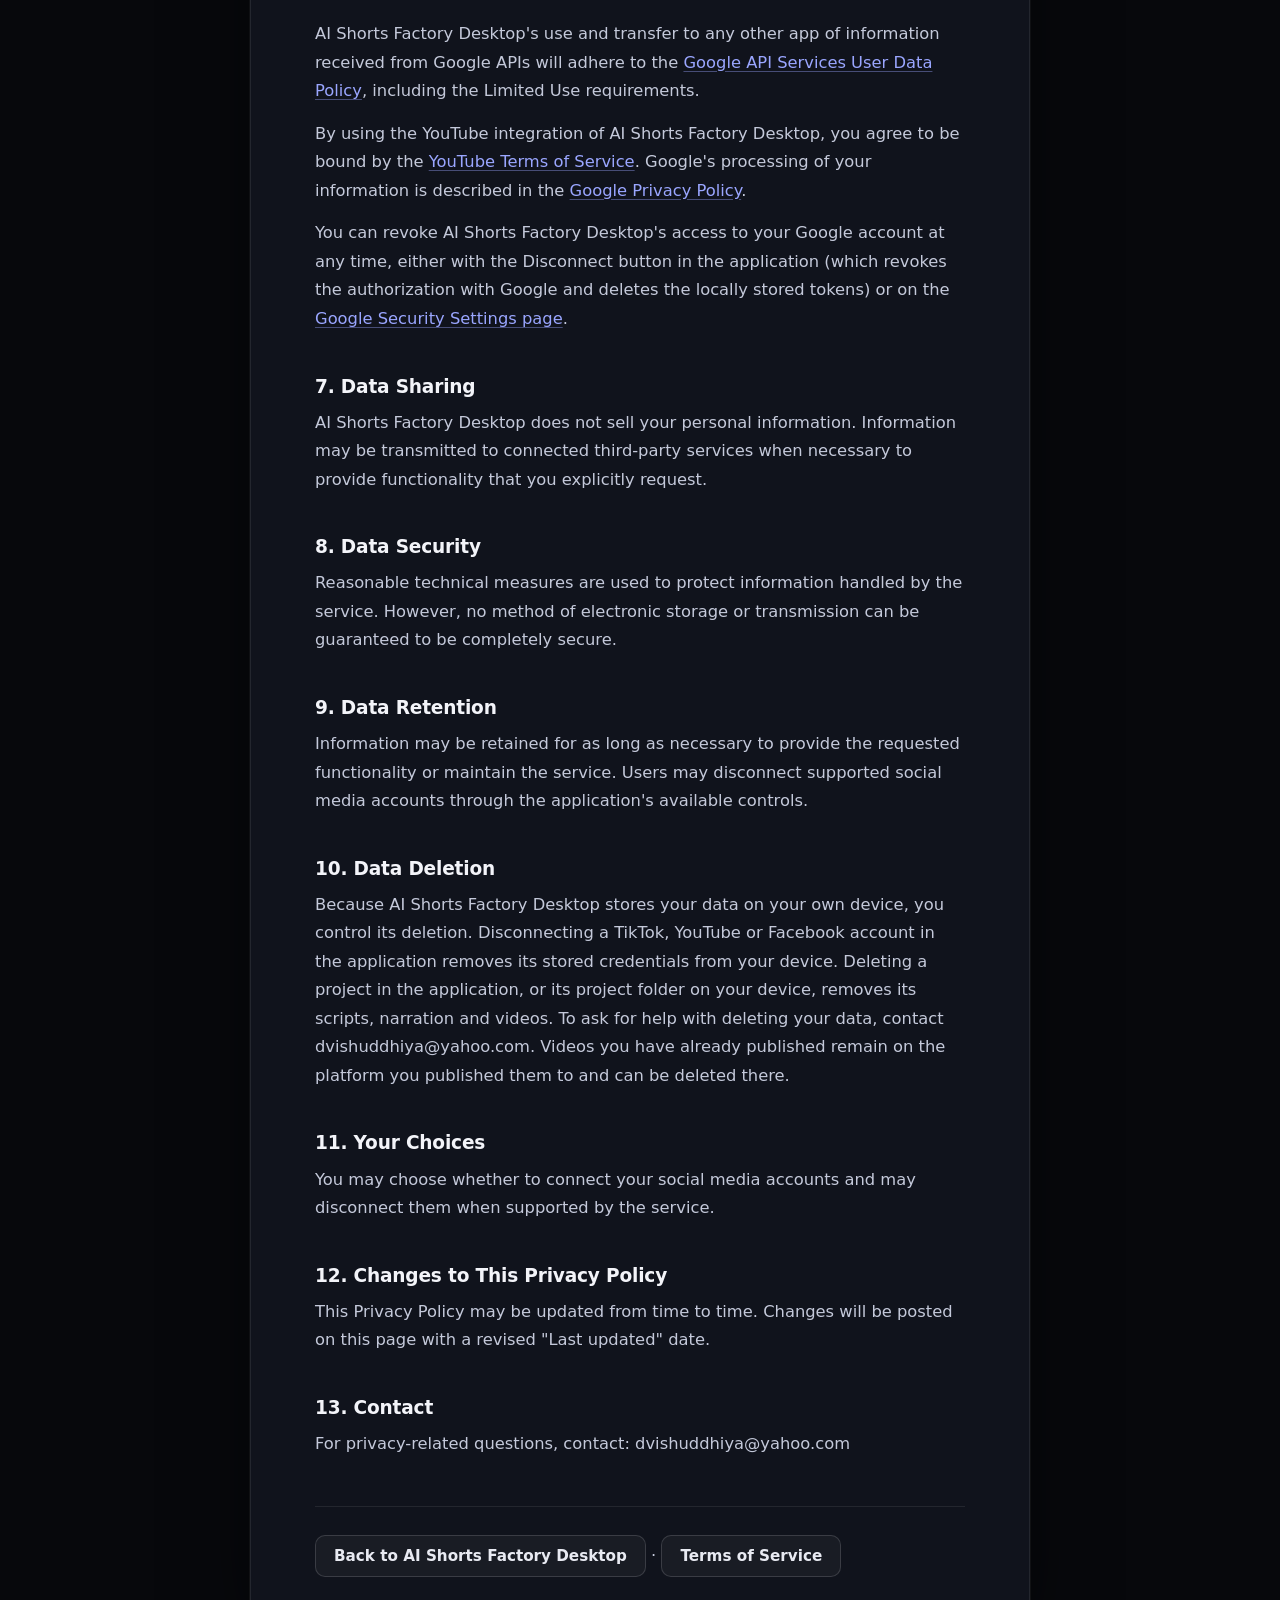
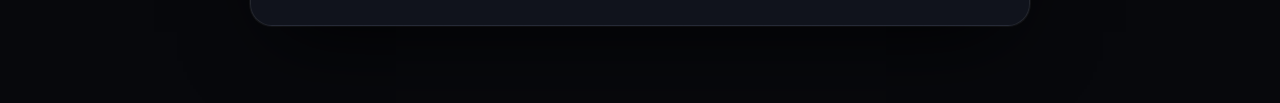
==== commit 63394d96: "docs: Google/YouTube API Services disclosures; YouTube ToS in Terms Privacy Policy: new "Google and " ====
--- a/privacy.html
+++ b/privacy.html
@@ -4,12 +4,17 @@
     <meta charset="UTF-8">
     <meta name="viewport" content="width=device-width, initial-scale=1.0">
     <title>Privacy Policy - AI Shorts Factory Desktop</title>
+    <link rel="icon" type="image/png" sizes="64x64" href="favicon.png?v=desktop3">
+    <link rel="icon" type="image/png" sizes="32x32" href="favicon-32.png?v=desktop3">
+    <link rel="icon" type="image/x-icon" sizes="16x16 32x32 48x48" href="favicon.ico?v=desktop3">
+    <link rel="shortcut icon" href="favicon.ico?v=desktop3">
+    <link rel="apple-touch-icon" sizes="180x180" href="apple-touch-icon.png?v=desktop3">
     <link rel="stylesheet" href="style.css">
 </head>
 <body>
     <h1>Privacy Policy</h1>
 
-    <p>Last updated: October 7, 2026</p>
+    <p>Last updated: October 21, 2026</p>
 
     <h2>1. Introduction</h2>
     <p>
@@ -52,21 +57,70 @@
         processing of your information.
     </p>
 
-    <h2>6. Data Sharing</h2>
+    <h2>6. Google and YouTube API Services</h2>
+    <p>
+        AI Shorts Factory Desktop uses YouTube API Services. When you connect your
+        YouTube channel, the application requests these Google OAuth 2.0 scopes:
+    </p>
+    <ul>
+        <li>
+            <code>https://www.googleapis.com/auth/youtube.upload</code>, used solely
+            to upload the short-form videos you render in the application
+            (<code>final.mp4</code>), with the title, description and tags you
+            review, to your own YouTube channel, and only when you explicitly
+            instruct the application to publish.
+        </li>
+        <li>
+            <code>https://www.googleapis.com/auth/youtube.readonly</code>, used only
+            to read the name of the connected channel, so the application can
+            show you which channel a video will be published to.
+        </li>
+    </ul>
+    <p>
+        All OAuth 2.0 tokens and other user data received from Google are stored
+        strictly locally on your desktop device, encrypted with Windows DPAPI
+        (Data Protection API). AI Shorts Factory Desktop does not collect or store
+        Google user data on any external server. Google user data is not sold,
+        is not shared with or transferred to third parties, is not used for
+        advertising, and is not used to develop, improve or train artificial
+        intelligence or machine learning models.
+    </p>
+    <p>
+        AI Shorts Factory Desktop's use and transfer to any other app of information
+        received from Google APIs will adhere to the
+        <a href="https://developers.google.com/terms/api-services-user-data-policy">Google API Services User Data Policy</a>,
+        including the Limited Use requirements.
+    </p>
+    <p>
+        By using the YouTube integration of AI Shorts Factory Desktop, you agree to
+        be bound by the
+        <a href="https://www.youtube.com/t/terms">YouTube Terms of Service</a>.
+        Google's processing of your information is described in the
+        <a href="http://www.google.com/policies/privacy">Google Privacy Policy</a>.
+    </p>
+    <p>
+        You can revoke AI Shorts Factory Desktop's access to your Google account at
+        any time, either with the Disconnect button in the application (which
+        revokes the authorization with Google and deletes the locally stored
+        tokens) or on the
+        <a href="https://security.google.com/settings/security/permissions">Google Security Settings page</a>.
+    </p>
+
+    <h2>7. Data Sharing</h2>
     <p>
         AI Shorts Factory Desktop does not sell your personal information. Information
         may be transmitted to connected third-party services when necessary
         to provide functionality that you explicitly request.
     </p>
 
-    <h2>7. Data Security</h2>
+    <h2>8. Data Security</h2>
     <p>
         Reasonable technical measures are used to protect information handled
         by the service. However, no method of electronic storage or
         transmission can be guaranteed to be completely secure.
     </p>
 
-    <h2>8. Data Retention</h2>
+    <h2>9. Data Retention</h2>
     <p>
         Information may be retained for as long as necessary to provide the
         requested functionality or maintain the service. Users may disconnect
@@ -74,26 +128,39 @@
         controls.
     </p>
 
-    <h2>9. Your Choices</h2>
+    <h2>10. Data Deletion</h2>
+    <p>
+        Because AI Shorts Factory Desktop stores your data on your own device, you
+        control its deletion. Disconnecting a TikTok, YouTube or Facebook account
+        in the application removes its stored credentials from your device.
+        Deleting a project in the application, or its project folder on your
+        device, removes its scripts, narration and videos. To ask for help with
+        deleting your data, contact dvishuddhiya@yahoo.com. Videos you have
+        already published remain on the platform you published them to and can
+        be deleted there.
+    </p>
+
+    <h2>11. Your Choices</h2>
     <p>
         You may choose whether to connect your social media accounts and may
         disconnect them when supported by the service.
     </p>
 
-    <h2>10. Changes to This Privacy Policy</h2>
+    <h2>12. Changes to This Privacy Policy</h2>
     <p>
         This Privacy Policy may be updated from time to time. Changes will be
         posted on this page with a revised "Last updated" date.
     </p>
 
-    <h2>11. Contact</h2>
+    <h2>13. Contact</h2>
     <p>
         For privacy-related questions, contact:
         dvishuddhiya@yahoo.com
     </p>
 
     <p>
-        <a href="index.html">Back to AI Shorts Factory Desktop</a>
+        <a href="index.html">Back to AI Shorts Factory Desktop</a> &middot;
+        <a href="terms.html">Terms of Service</a>
     </p>
 </body>
 </html>
--- a/style.css
+++ b/style.css
@@ -170,15 +170,12 @@
     color: #ffffff;
 }
 
-.brand-mark {
+/* The app icon itself: the same image as the favicon and the TikTok Basic Info icon. */
+.brand-icon {
+    display: block;
     flex: none;
-    width: 22px;
-    height: 22px;
-    border-radius: 7px;
-    background:
-        linear-gradient(135deg, rgba(255, 255, 255, 0.28), rgba(255, 255, 255, 0) 55%),
-        linear-gradient(135deg, var(--accent), var(--accent-2));
-    box-shadow: 0 0 0 1px rgba(255, 255, 255, 0.12) inset, 0 4px 14px -4px rgba(109, 125, 255, 0.7);
+    width: 28px;
+    height: 28px;
 }
 
 .site-nav {
@@ -929,10 +926,9 @@
     font-weight: 650;
 }
 
-.footer-brand .brand-mark {
-    width: 18px;
-    height: 18px;
-    border-radius: 6px;
+.footer-brand .brand-icon {
+    width: 22px;
+    height: 22px;
 }
 
 .footer-nav {
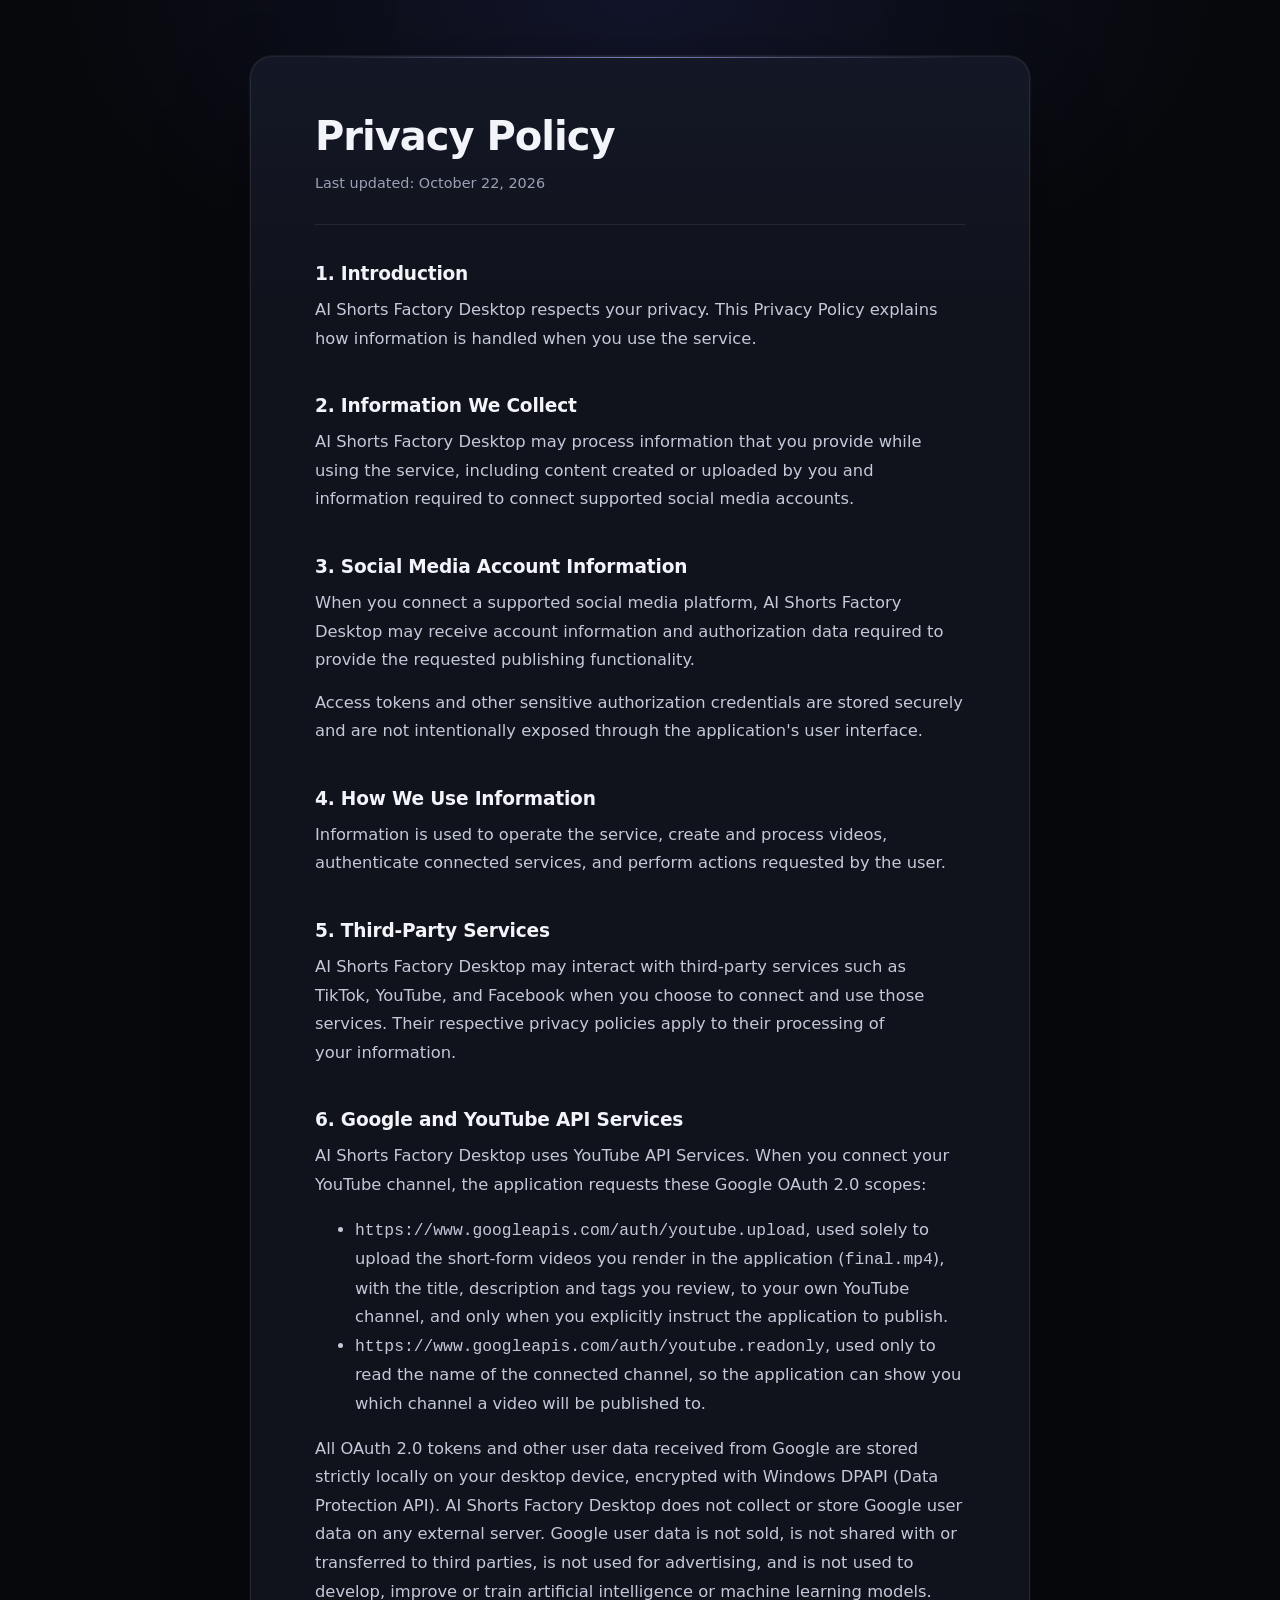
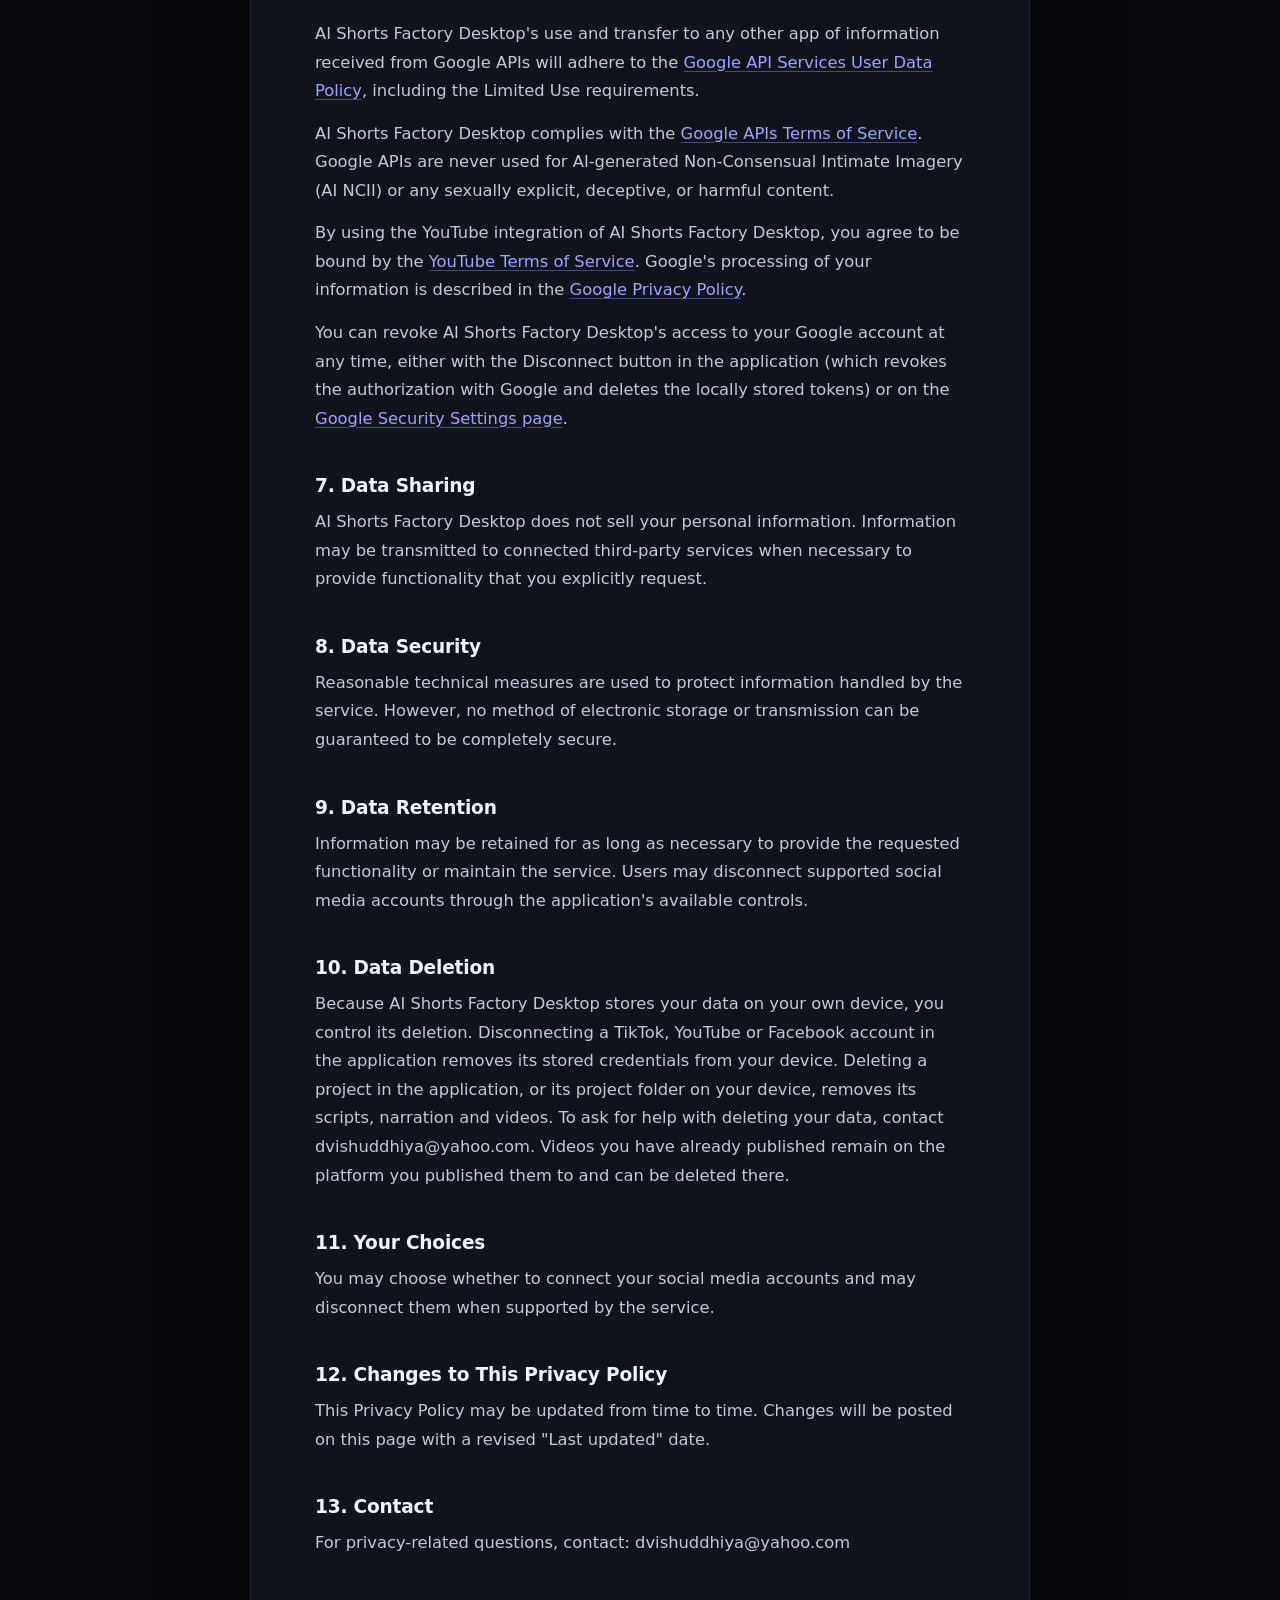
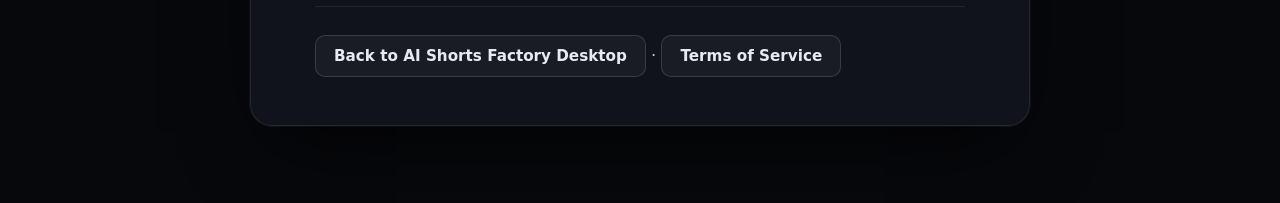
==== commit aa1da3d9: "docs: application purpose and Google APIs compliance (no AI NCII) Homepage: the hero states the app " ====
--- a/privacy.html
+++ b/privacy.html
@@ -3,6 +3,7 @@
 <head>
     <meta charset="UTF-8">
     <meta name="viewport" content="width=device-width, initial-scale=1.0">
+    <meta name="google-site-verification" content="gMztd1r3MFNFKrPR3j5uCn5gwbD2HqTPKgnHvT7osY8" />
     <title>Privacy Policy - AI Shorts Factory Desktop</title>
     <link rel="icon" type="image/png" sizes="64x64" href="favicon.png?v=desktop3">
     <link rel="icon" type="image/png" sizes="32x32" href="favicon-32.png?v=desktop3">
@@ -14,7 +15,7 @@
 <body>
     <h1>Privacy Policy</h1>
 
-    <p>Last updated: October 21, 2026</p>
+    <p>Last updated: October 22, 2026</p>
 
     <h2>1. Introduction</h2>
     <p>
@@ -92,6 +93,12 @@
         including the Limited Use requirements.
     </p>
     <p>
+        AI Shorts Factory Desktop complies with the
+        <a href="https://developers.google.com/terms">Google APIs Terms of Service</a>.
+        Google APIs are never used for AI-generated Non-Consensual Intimate Imagery
+        (AI NCII) or any sexually explicit, deceptive, or harmful content.
+    </p>
+    <p>
         By using the YouTube integration of AI Shorts Factory Desktop, you agree to
         be bound by the
         <a href="https://www.youtube.com/t/terms">YouTube Terms of Service</a>.
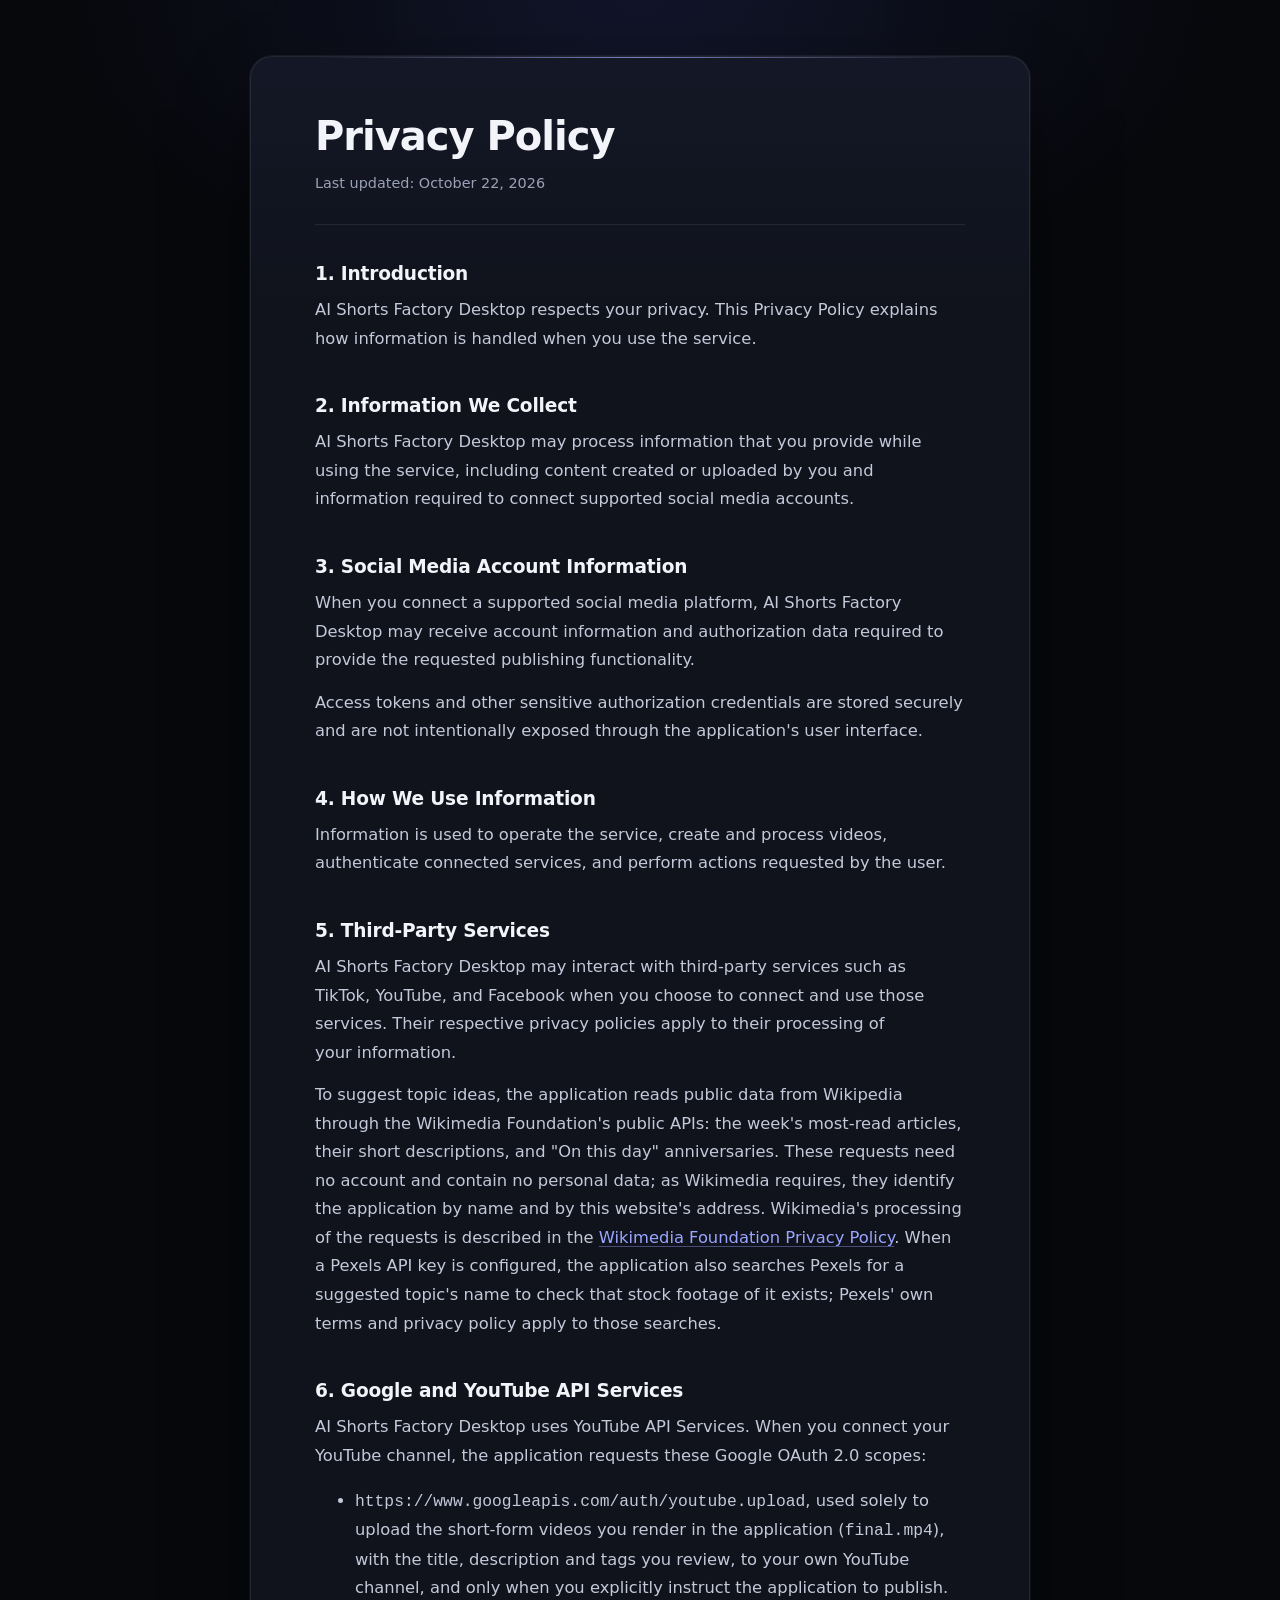
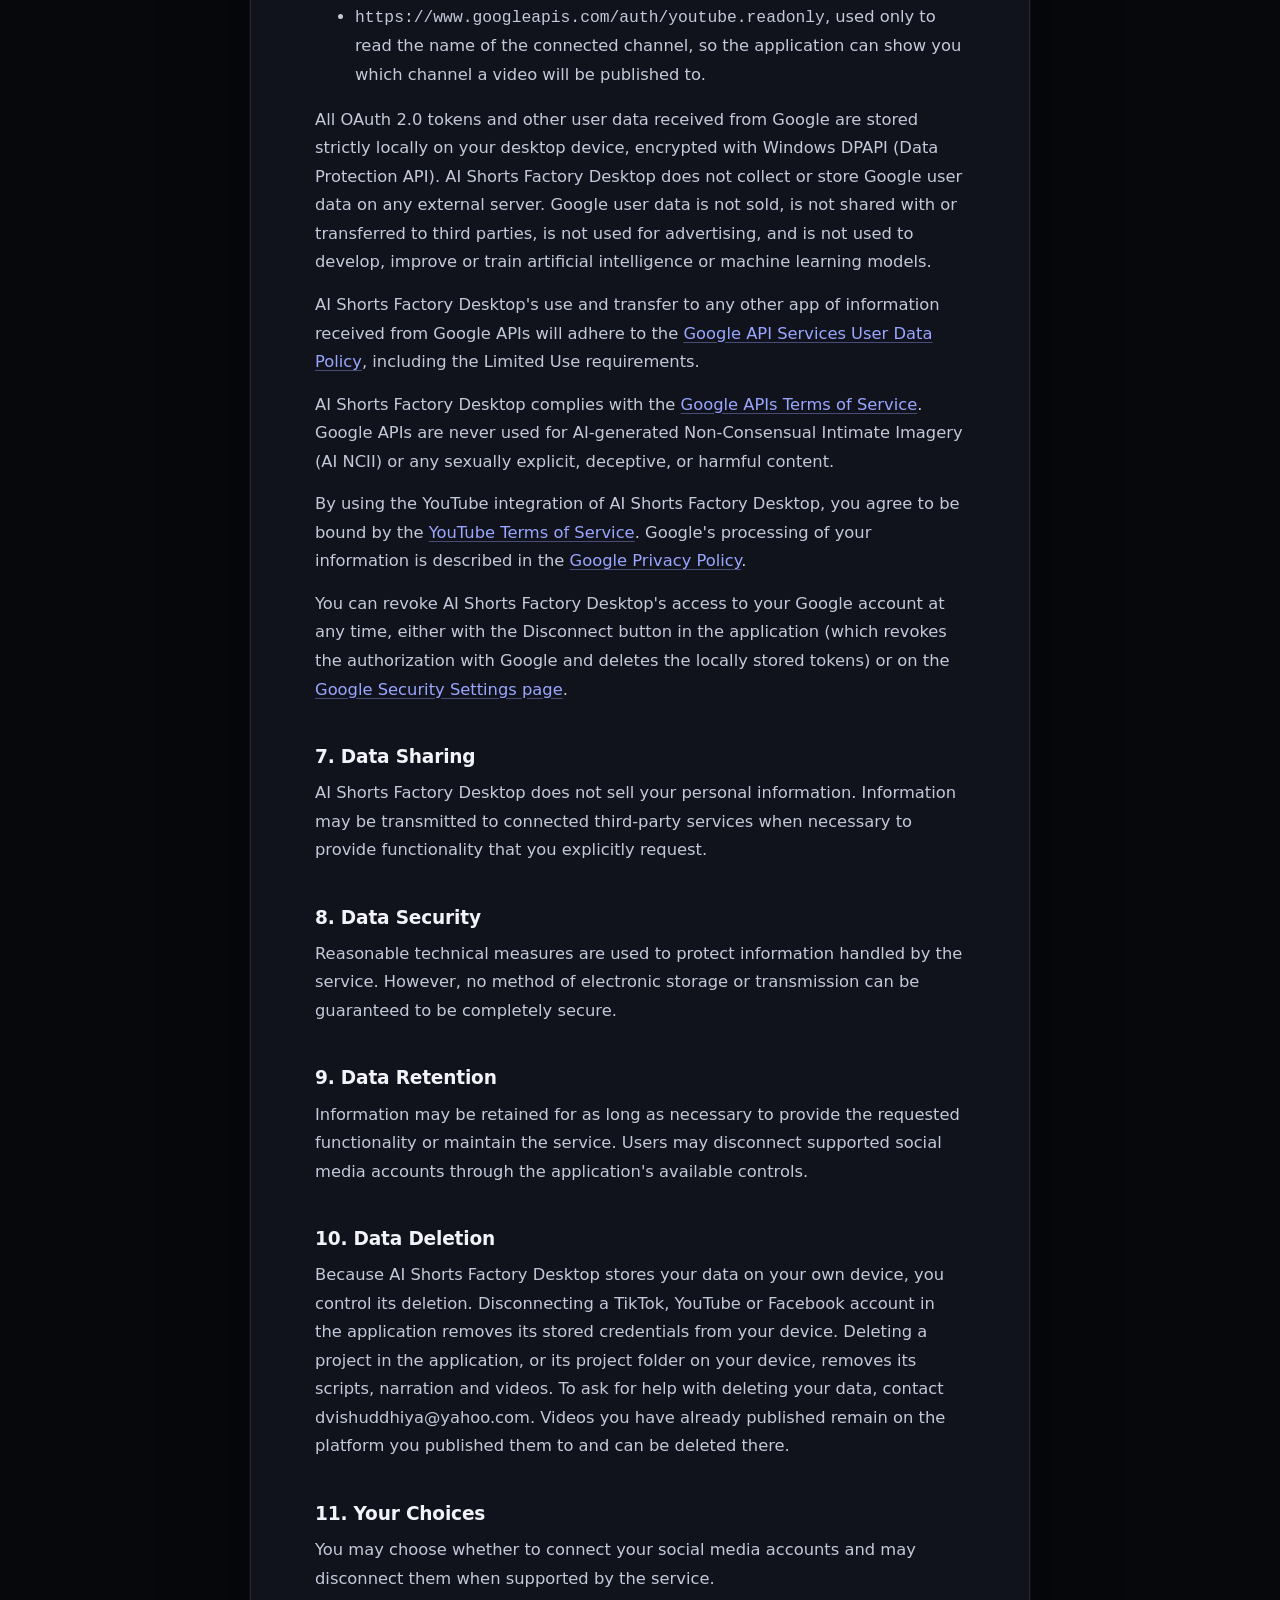
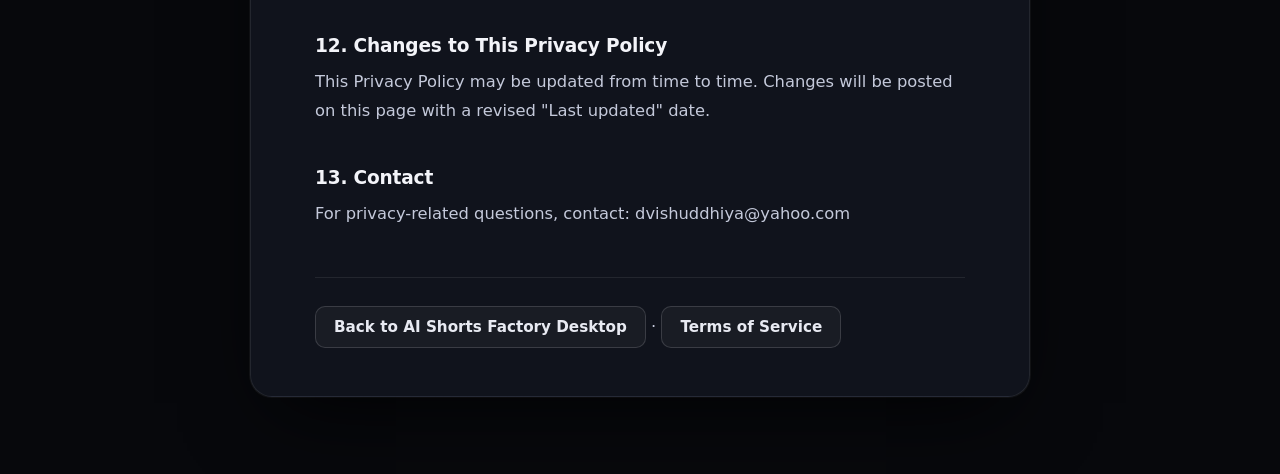
==== commit eefba8e0: "docs: list Wikipedia (Wikimedia public APIs) among the external services Homepage "Your data" note a" ====
--- a/privacy.html
+++ b/privacy.html
@@ -56,6 +56,19 @@
         TikTok, YouTube, and Facebook when you choose to connect and use
         those services. Their respective privacy policies apply to their
         processing of your information.
+    </p>
+
+    <p>
+        To suggest topic ideas, the application reads public data from Wikipedia
+        through the Wikimedia Foundation's public APIs: the week's most-read
+        articles, their short descriptions, and "On this day" anniversaries.
+        These requests need no account and contain no personal data; as
+        Wikimedia requires, they identify the application by name and by this
+        website's address. Wikimedia's processing of the requests is described in
+        the <a href="https://foundation.wikimedia.org/wiki/Policy:Privacy_policy">Wikimedia Foundation Privacy Policy</a>.
+        When a Pexels API key is configured, the application also searches Pexels
+        for a suggested topic's name to check that stock footage of it exists;
+        Pexels' own terms and privacy policy apply to those searches.
     </p>
 
     <h2>6. Google and YouTube API Services</h2>
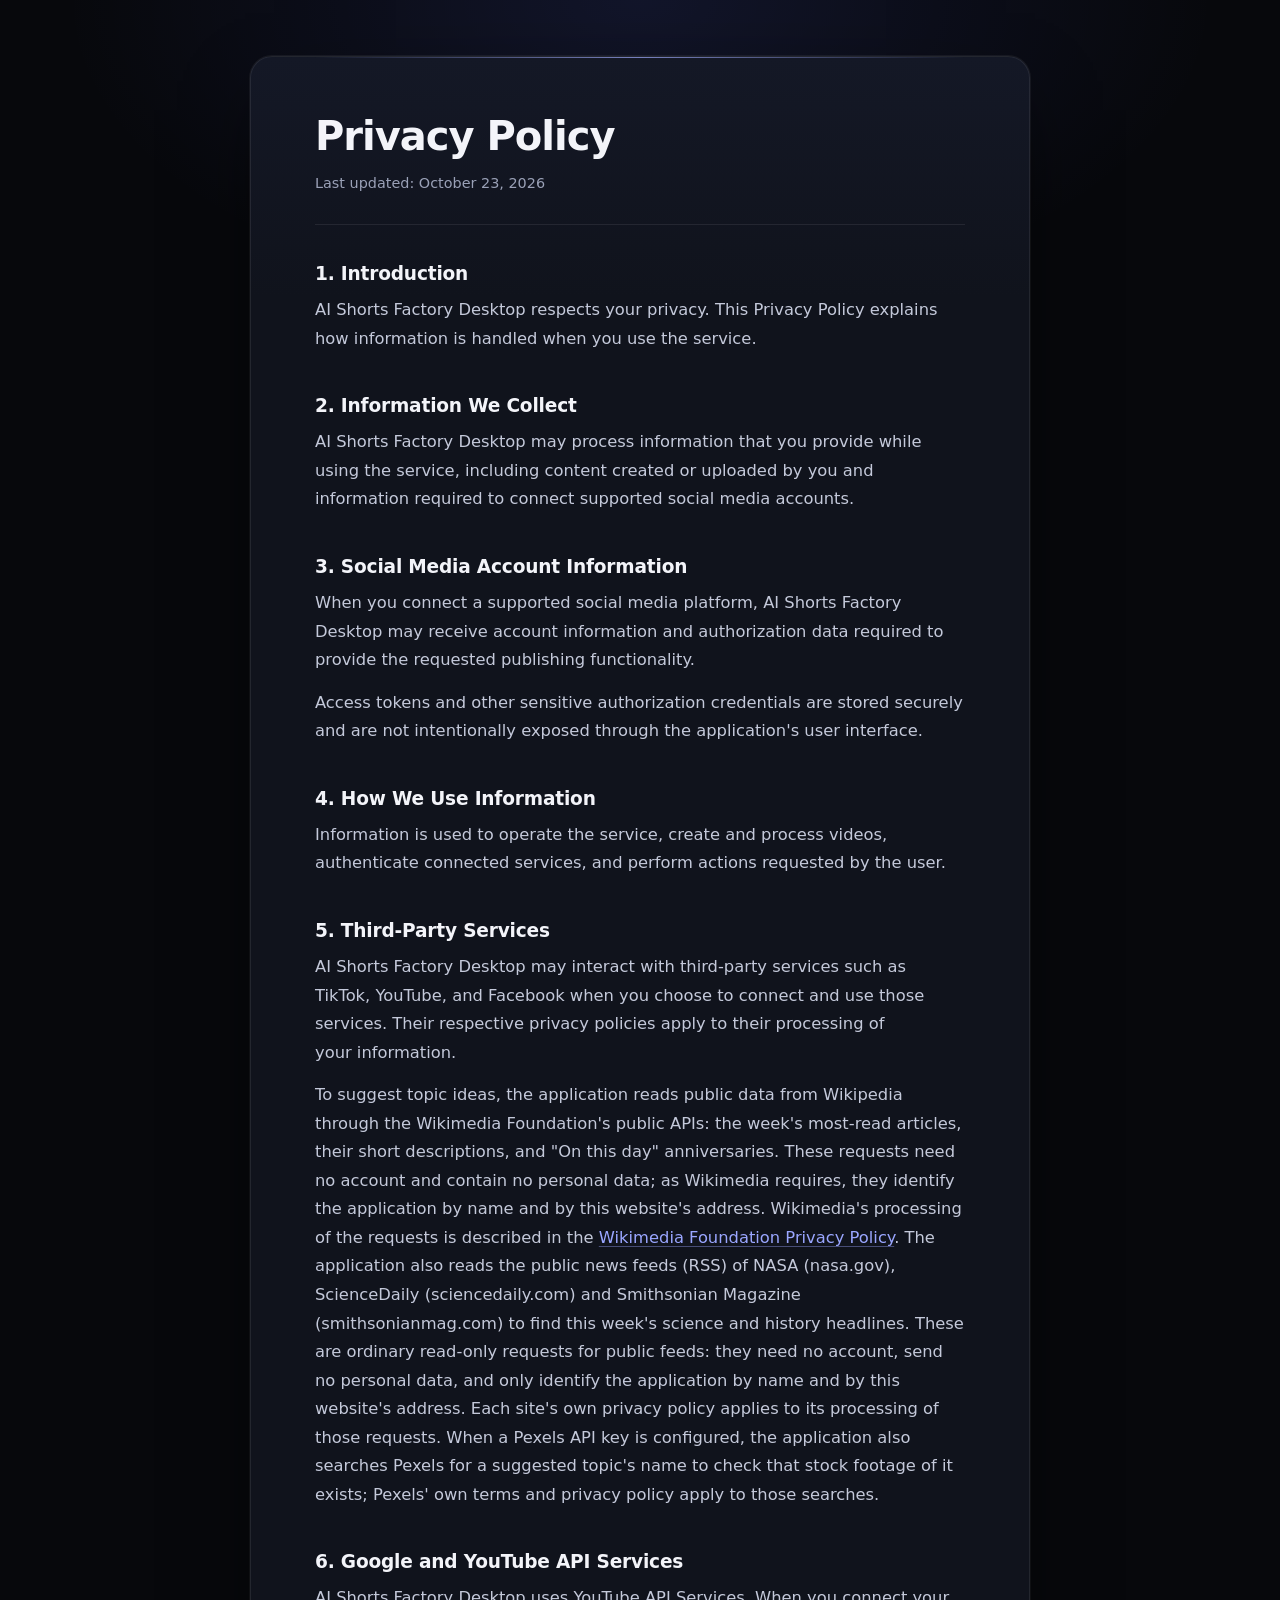
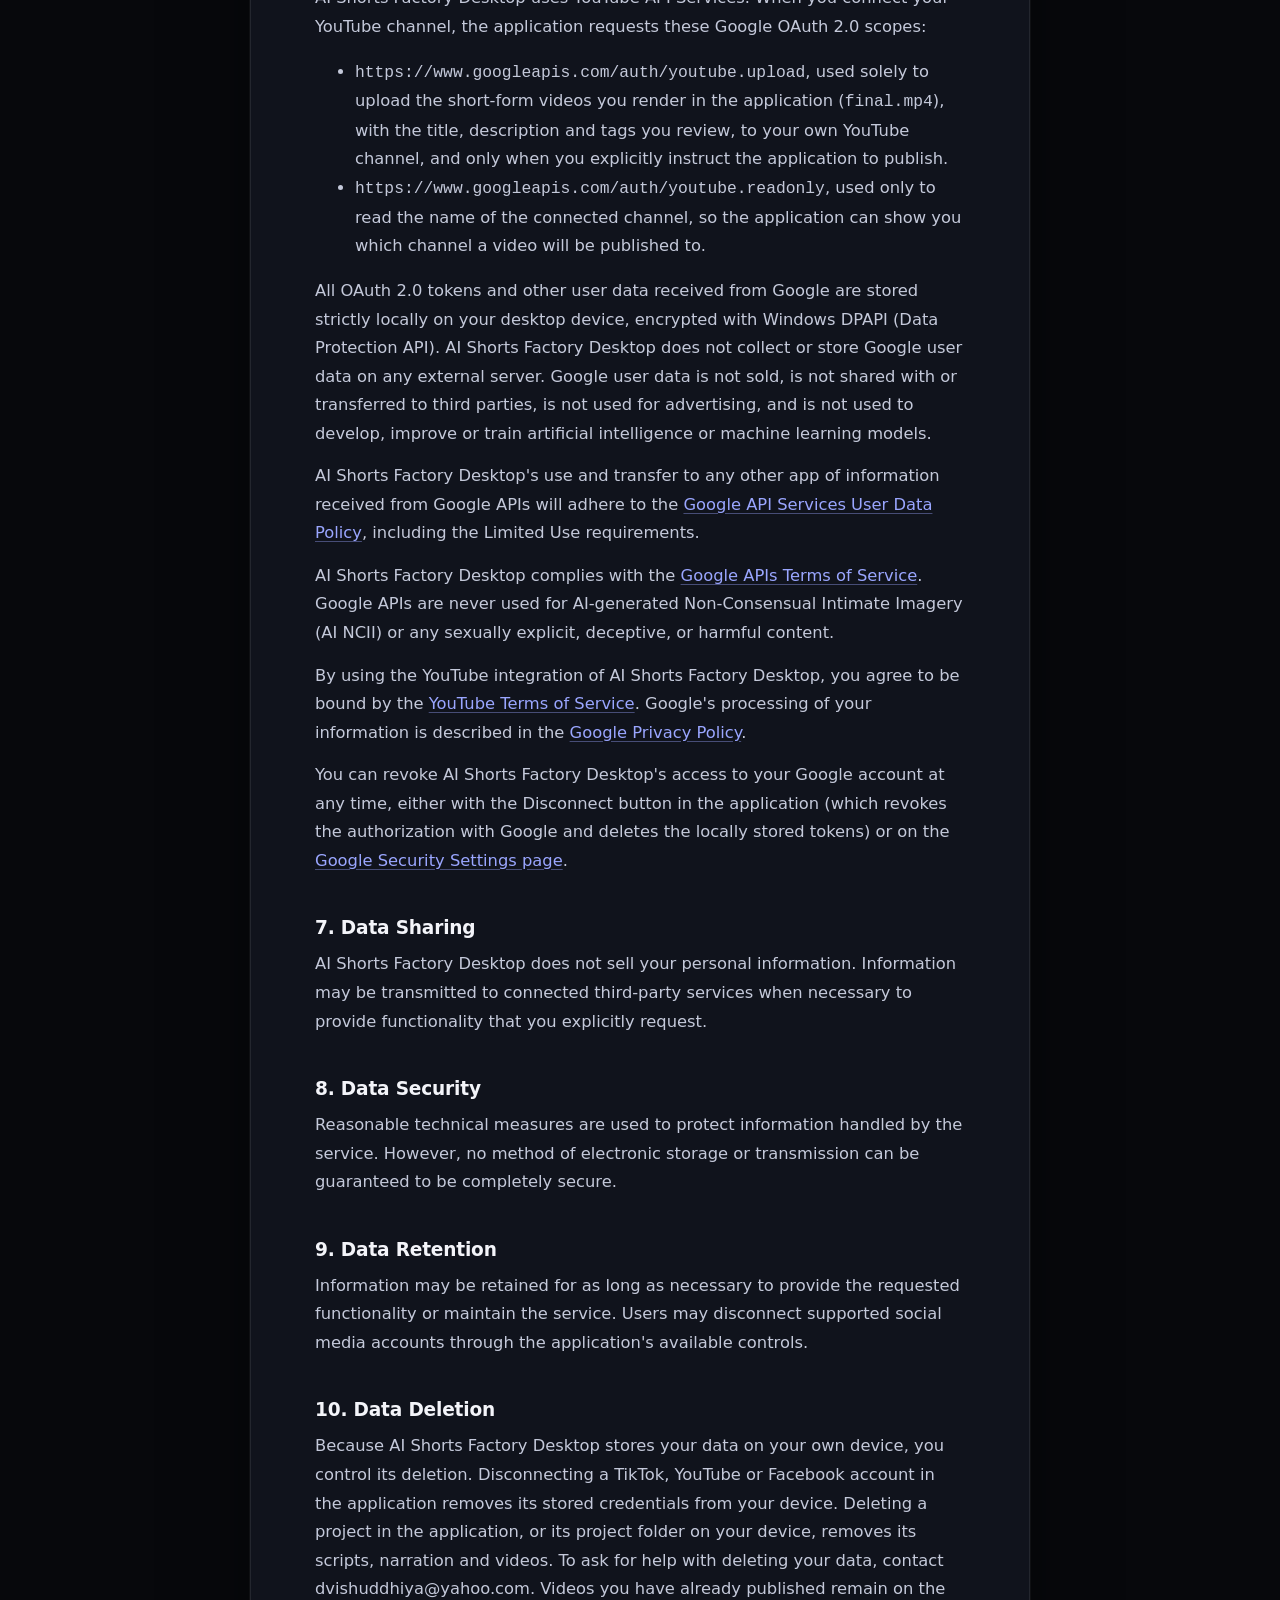
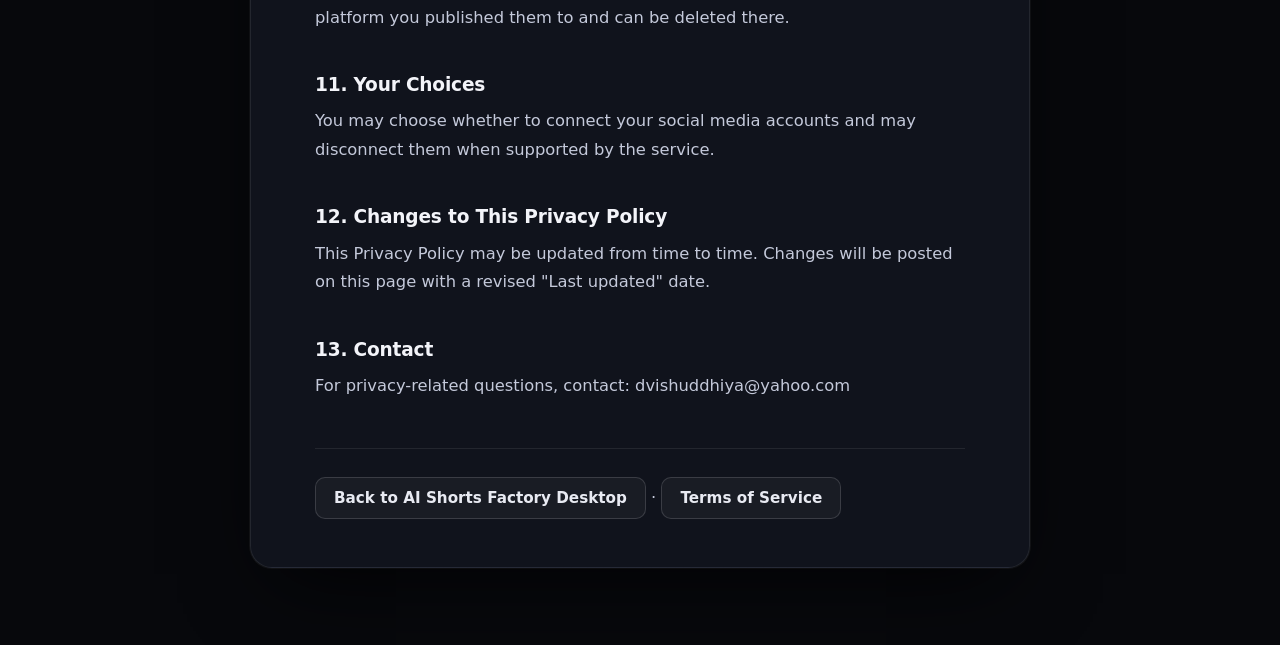
==== commit b8fd9c41: "docs: list the NASA, ScienceDaily and Smithsonian public feeds among the external services Homepage " ====
--- a/privacy.html
+++ b/privacy.html
@@ -15,7 +15,7 @@
 <body>
     <h1>Privacy Policy</h1>
 
-    <p>Last updated: October 22, 2026</p>
+    <p>Last updated: October 23, 2026</p>
 
     <h2>1. Introduction</h2>
     <p>
@@ -66,6 +66,13 @@
         Wikimedia requires, they identify the application by name and by this
         website's address. Wikimedia's processing of the requests is described in
         the <a href="https://foundation.wikimedia.org/wiki/Policy:Privacy_policy">Wikimedia Foundation Privacy Policy</a>.
+        The application also reads the public news feeds (RSS) of NASA
+        (nasa.gov), ScienceDaily (sciencedaily.com) and Smithsonian Magazine
+        (smithsonianmag.com) to find this week's science and history headlines.
+        These are ordinary read-only requests for public feeds: they need no
+        account, send no personal data, and only identify the application by
+        name and by this website's address. Each site's own privacy policy
+        applies to its processing of those requests.
         When a Pexels API key is configured, the application also searches Pexels
         for a suggested topic's name to check that stock footage of it exists;
         Pexels' own terms and privacy policy apply to those searches.
